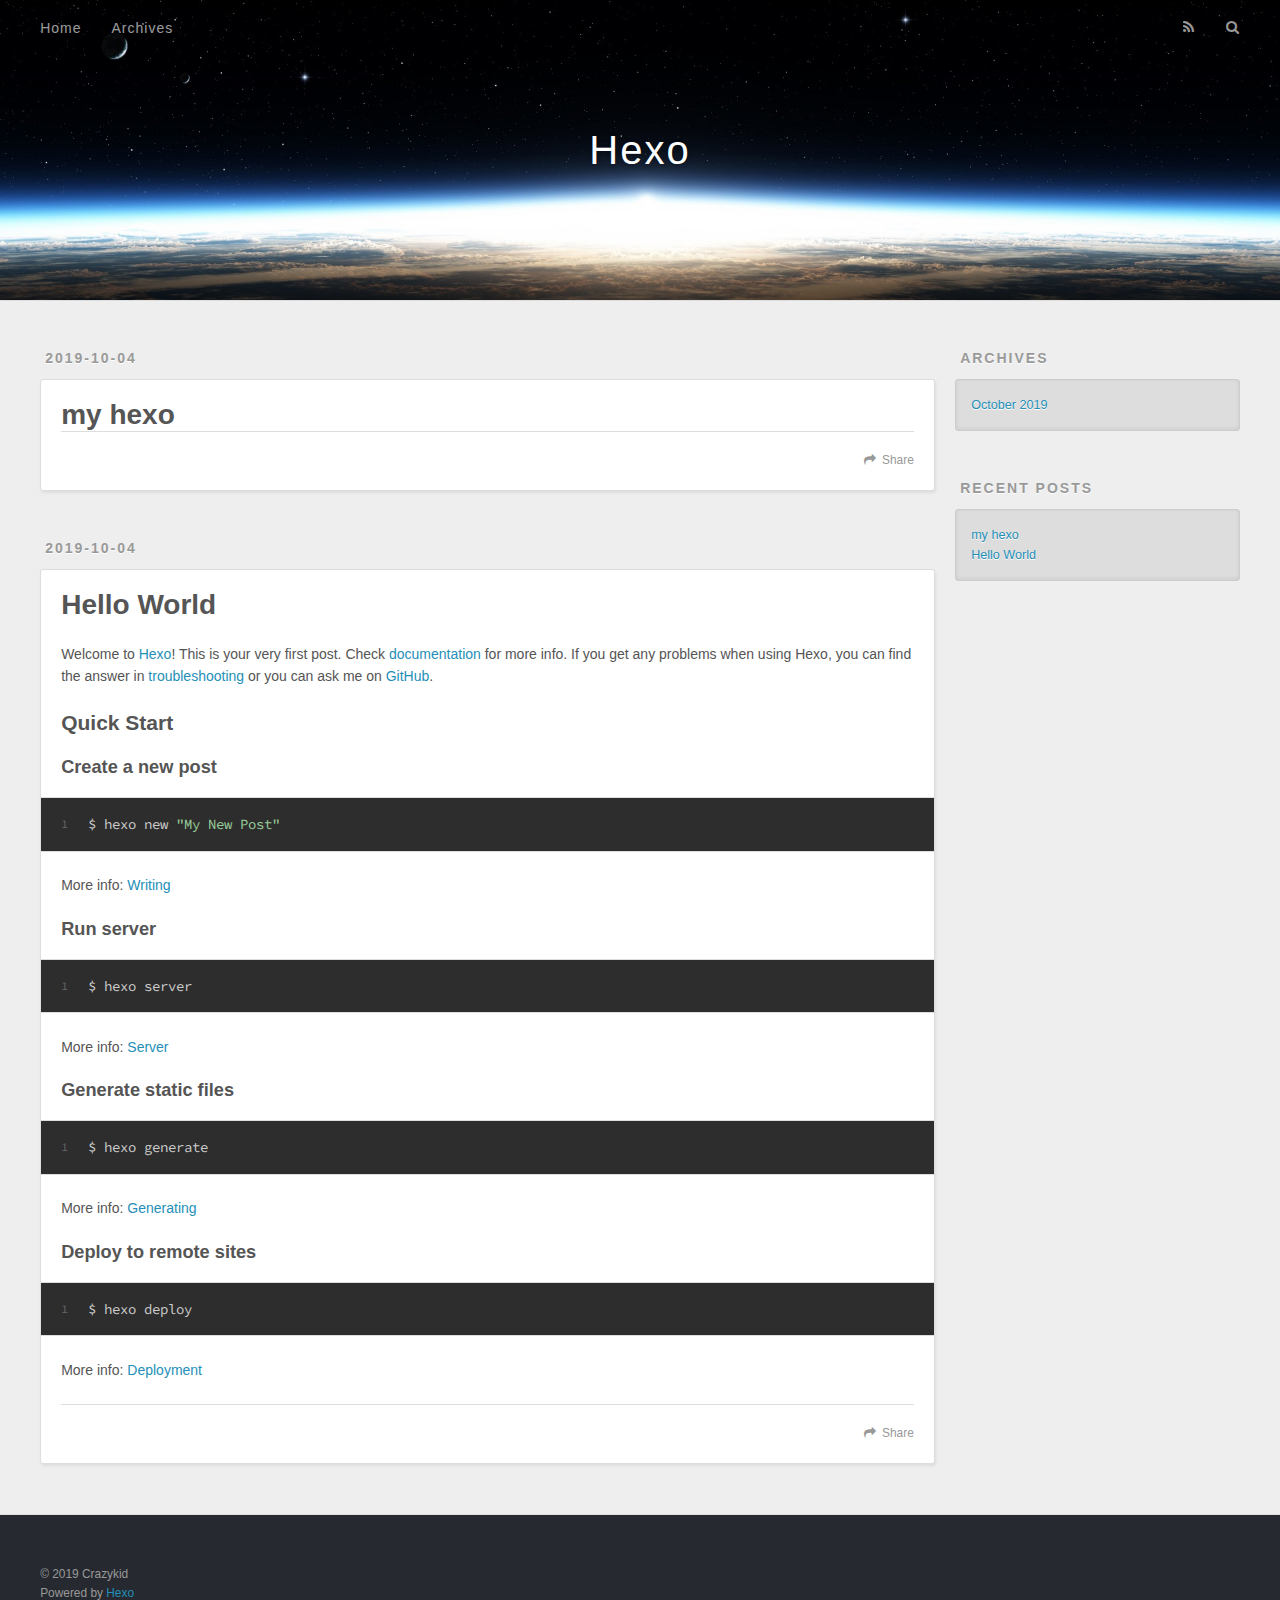
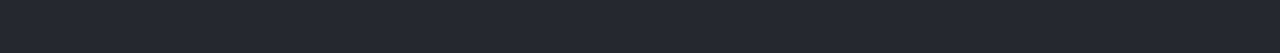
==== index.html @ f0c7a99c "Site updated: 2019-10-05 09:45:51" ====
<!DOCTYPE html>
<html>
<head><meta name="generator" content="Hexo 3.9.0">
  <meta charset="utf-8">
  

  
  <title>Hexo</title>
  <meta name="viewport" content="width=device-width, initial-scale=1, maximum-scale=1">
  <meta property="og:type" content="website">
<meta property="og:title" content="Hexo">
<meta property="og:url" content="https://Crazykid-code.github.io/index.html">
<meta property="og:site_name" content="Hexo">
<meta property="og:locale" content="en">
<meta name="twitter:card" content="summary">
<meta name="twitter:title" content="Hexo">
  
    <link rel="alternate" href="/atom.xml" title="Hexo" type="application/atom+xml">
  
  
    <link rel="icon" href="/favicon.png">
  
  
    <link href="//fonts.googleapis.com/css?family=Source+Code+Pro" rel="stylesheet" type="text/css">
  
  <link rel="stylesheet" href="/css/style.css">
</head>
</html>
<body>
  <div id="container">
    <div id="wrap">
      <header id="header">
  <div id="banner"></div>
  <div id="header-outer" class="outer">
    <div id="header-title" class="inner">
      <h1 id="logo-wrap">
        <a href="/" id="logo">Hexo</a>
      </h1>
      
    </div>
    <div id="header-inner" class="inner">
      <nav id="main-nav">
        <a id="main-nav-toggle" class="nav-icon"></a>
        
          <a class="main-nav-link" href="/">Home</a>
        
          <a class="main-nav-link" href="/archives">Archives</a>
        
      </nav>
      <nav id="sub-nav">
        
          <a id="nav-rss-link" class="nav-icon" href="/atom.xml" title="RSS Feed"></a>
        
        <a id="nav-search-btn" class="nav-icon" title="Search"></a>
      </nav>
      <div id="search-form-wrap">
        <form action="//google.com/search" method="get" accept-charset="UTF-8" class="search-form"><input type="search" name="q" class="search-form-input" placeholder="Search"><button type="submit" class="search-form-submit">&#xF002;</button><input type="hidden" name="sitesearch" value="https://Crazykid-code.github.io"></form>
      </div>
    </div>
  </div>
</header>
      <div class="outer">
        <section id="main">
  
    <article id="post-my-hexo" class="article article-type-post" itemscope itemprop="blogPost">
  <div class="article-meta">
    <a href="/2019/10/04/my-hexo/" class="article-date">
  <time datetime="2019-10-04T15:18:49.000Z" itemprop="datePublished">2019-10-04</time>
</a>
    
  </div>
  <div class="article-inner">
    
    
      <header class="article-header">
        
  
    <h1 itemprop="name">
      <a class="article-title" href="/2019/10/04/my-hexo/">my hexo</a>
    </h1>
  

      </header>
    
    <div class="article-entry" itemprop="articleBody">
      
        
      
    </div>
    <footer class="article-footer">
      <a data-url="https://Crazykid-code.github.io/2019/10/04/my-hexo/" data-id="ck1cwbiq10001tcurbzv6j427" class="article-share-link">Share</a>
      
      
    </footer>
  </div>
  
</article>


  
    <article id="post-hello-world" class="article article-type-post" itemscope itemprop="blogPost">
  <div class="article-meta">
    <a href="/2019/10/04/hello-world/" class="article-date">
  <time datetime="2019-10-04T14:59:13.156Z" itemprop="datePublished">2019-10-04</time>
</a>
    
  </div>
  <div class="article-inner">
    
    
      <header class="article-header">
        
  
    <h1 itemprop="name">
      <a class="article-title" href="/2019/10/04/hello-world/">Hello World</a>
    </h1>
  

      </header>
    
    <div class="article-entry" itemprop="articleBody">
      
        <p>Welcome to <a href="https://hexo.io/" target="_blank" rel="noopener">Hexo</a>! This is your very first post. Check <a href="https://hexo.io/docs/" target="_blank" rel="noopener">documentation</a> for more info. If you get any problems when using Hexo, you can find the answer in <a href="https://hexo.io/docs/troubleshooting.html" target="_blank" rel="noopener">troubleshooting</a> or you can ask me on <a href="https://github.com/hexojs/hexo/issues" target="_blank" rel="noopener">GitHub</a>.</p>
<h2 id="Quick-Start"><a href="#Quick-Start" class="headerlink" title="Quick Start"></a>Quick Start</h2><h3 id="Create-a-new-post"><a href="#Create-a-new-post" class="headerlink" title="Create a new post"></a>Create a new post</h3><figure class="highlight bash"><table><tr><td class="gutter"><pre><span class="line">1</span><br></pre></td><td class="code"><pre><span class="line">$ hexo new <span class="string">"My New Post"</span></span><br></pre></td></tr></table></figure>

<p>More info: <a href="https://hexo.io/docs/writing.html" target="_blank" rel="noopener">Writing</a></p>
<h3 id="Run-server"><a href="#Run-server" class="headerlink" title="Run server"></a>Run server</h3><figure class="highlight bash"><table><tr><td class="gutter"><pre><span class="line">1</span><br></pre></td><td class="code"><pre><span class="line">$ hexo server</span><br></pre></td></tr></table></figure>

<p>More info: <a href="https://hexo.io/docs/server.html" target="_blank" rel="noopener">Server</a></p>
<h3 id="Generate-static-files"><a href="#Generate-static-files" class="headerlink" title="Generate static files"></a>Generate static files</h3><figure class="highlight bash"><table><tr><td class="gutter"><pre><span class="line">1</span><br></pre></td><td class="code"><pre><span class="line">$ hexo generate</span><br></pre></td></tr></table></figure>

<p>More info: <a href="https://hexo.io/docs/generating.html" target="_blank" rel="noopener">Generating</a></p>
<h3 id="Deploy-to-remote-sites"><a href="#Deploy-to-remote-sites" class="headerlink" title="Deploy to remote sites"></a>Deploy to remote sites</h3><figure class="highlight bash"><table><tr><td class="gutter"><pre><span class="line">1</span><br></pre></td><td class="code"><pre><span class="line">$ hexo deploy</span><br></pre></td></tr></table></figure>

<p>More info: <a href="https://hexo.io/docs/deployment.html" target="_blank" rel="noopener">Deployment</a></p>

      
    </div>
    <footer class="article-footer">
      <a data-url="https://Crazykid-code.github.io/2019/10/04/hello-world/" data-id="ck1cwbipv0000tcurmn0f8ipj" class="article-share-link">Share</a>
      
      
    </footer>
  </div>
  
</article>


  


</section>
        
          <aside id="sidebar">
  
    

  
    

  
    
  
    
  <div class="widget-wrap">
    <h3 class="widget-title">Archives</h3>
    <div class="widget">
      <ul class="archive-list"><li class="archive-list-item"><a class="archive-list-link" href="/archives/2019/10/">October 2019</a></li></ul>
    </div>
  </div>


  
    
  <div class="widget-wrap">
    <h3 class="widget-title">Recent Posts</h3>
    <div class="widget">
      <ul>
        
          <li>
            <a href="/2019/10/04/my-hexo/">my hexo</a>
          </li>
        
          <li>
            <a href="/2019/10/04/hello-world/">Hello World</a>
          </li>
        
      </ul>
    </div>
  </div>

  
</aside>
        
      </div>
      <footer id="footer">
  
  <div class="outer">
    <div id="footer-info" class="inner">
      &copy; 2019 Crazykid<br>
      Powered by <a href="http://hexo.io/" target="_blank">Hexo</a>
    </div>
  </div>
</footer>
    </div>
    <nav id="mobile-nav">
  
    <a href="/" class="mobile-nav-link">Home</a>
  
    <a href="/archives" class="mobile-nav-link">Archives</a>
  
</nav>
    

<script src="//ajax.googleapis.com/ajax/libs/jquery/2.0.3/jquery.min.js"></script>


  <link rel="stylesheet" href="/fancybox/jquery.fancybox.css">
  <script src="/fancybox/jquery.fancybox.pack.js"></script>


<script src="/js/script.js"></script>



  </div>
</body>
</html>
---- css/style.css ----
body {
  width: 100%;
}
body:before,
body:after {
  content: "";
  display: table;
}
body:after {
  clear: both;
}
html,
body,
div,
span,
applet,
object,
iframe,
h1,
h2,
h3,
h4,
h5,
h6,
p,
blockquote,
pre,
a,
abbr,
acronym,
address,
big,
cite,
code,
del,
dfn,
em,
img,
ins,
kbd,
q,
s,
samp,
small,
strike,
strong,
sub,
sup,
tt,
var,
dl,
dt,
dd,
ol,
ul,
li,
fieldset,
form,
label,
legend,
table,
caption,
tbody,
tfoot,
thead,
tr,
th,
td {
  margin: 0;
  padding: 0;
  border: 0;
  outline: 0;
  font-weight: inherit;
  font-style: inherit;
  font-family: inherit;
  font-size: 100%;
  vertical-align: baseline;
}
body {
  line-height: 1;
  color: #000;
  background: #fff;
}
ol,
ul {
  list-style: none;
}
table {
  border-collapse: separate;
  border-spacing: 0;
  vertical-align: middle;
}
caption,
th,
td {
  text-align: left;
  font-weight: normal;
  vertical-align: middle;
}
a img {
  border: none;
}
input,
button {
  margin: 0;
  padding: 0;
}
input::-moz-focus-inner,
button::-moz-focus-inner {
  border: 0;
  padding: 0;
}
@font-face {
  font-family: FontAwesome;
  font-style: normal;
  font-weight: normal;
  src: url("fonts/fontawesome-webfont.eot?v=#4.0.3");
  src: url("fonts/fontawesome-webfont.eot?#iefix&v=#4.0.3") format("embedded-opentype"), url("fonts/fontawesome-webfont.woff?v=#4.0.3") format("woff"), url("fonts/fontawesome-webfont.ttf?v=#4.0.3") format("truetype"), url("fonts/fontawesome-webfont.svg#fontawesomeregular?v=#4.0.3") format("svg");
}
html,
body,
#container {
  height: 100%;
}
body {
  background: #eee;
  font: 14px -apple-system, BlinkMacSystemFont, "Segoe UI", "Roboto", "Oxygen", "Ubuntu", "Cantarell", "Fira Sans", "Droid Sans", "Helvetica Neue", sans-serif;
  -webkit-text-size-adjust: 100%;
}
.outer {
  max-width: 1220px;
  margin: 0 auto;
  padding: 0 20px;
}
.outer:before,
.outer:after {
  content: "";
  display: table;
}
.outer:after {
  clear: both;
}
.inner {
  display: inline;
  float: left;
  width: 98.33333333333333%;
  margin: 0 0.833333333333333%;
}
.left,
.alignleft {
  float: left;
}
.right,
.alignright {
  float: right;
}
.clear {
  clear: both;
}
#container {
  position: relative;
}
.mobile-nav-on {
  overflow: hidden;
}
#wrap {
  height: 100%;
  width: 100%;
  position: absolute;
  top: 0;
  left: 0;
  -webkit-transition: 0.2s ease-out;
  -moz-transition: 0.2s ease-out;
  -ms-transition: 0.2s ease-out;
  transition: 0.2s ease-out;
  z-index: 1;
  background: #eee;
}
.mobile-nav-on #wrap {
  left: 280px;
}
@media screen and (min-width: 768px) {
  #main {
    display: inline;
    float: left;
    width: 73.33333333333333%;
    margin: 0 0.833333333333333%;
  }
}
.article-date,
.article-category-link,
.archive-year,
.widget-title {
  text-decoration: none;
  text-transform: uppercase;
  letter-spacing: 2px;
  color: #999;
  margin-bottom: 1em;
  margin-left: 5px;
  line-height: 1em;
  text-shadow: 0 1px #fff;
  font-weight: bold;
}
.article-inner,
.archive-article-inner {
  background: #fff;
  -webkit-box-shadow: 1px 2px 3px #ddd;
  box-shadow: 1px 2px 3px #ddd;
  border: 1px solid #ddd;
  border-radius: 3px;
}
.article-entry h1,
.widget h1 {
  font-size: 2em;
}
.article-entry h2,
.widget h2 {
  font-size: 1.5em;
}
.article-entry h3,
.widget h3 {
  font-size: 1.3em;
}
.article-entry h4,
.widget h4 {
  font-size: 1.2em;
}
.article-entry h5,
.widget h5 {
  font-size: 1em;
}
.article-entry h6,
.widget h6 {
  font-size: 1em;
  color: #999;
}
.article-entry hr,
.widget hr {
  border: 1px dashed #ddd;
}
.article-entry strong,
.widget strong {
  font-weight: bold;
}
.article-entry em,
.widget em,
.article-entry cite,
.widget cite {
  font-style: italic;
}
.article-entry sup,
.widget sup,
.article-entry sub,
.widget sub {
  font-size: 0.75em;
  line-height: 0;
  position: relative;
  vertical-align: baseline;
}
.article-entry sup,
.widget sup {
  top: -0.5em;
}
.article-entry sub,
.widget sub {
  bottom: -0.2em;
}
.article-entry small,
.widget small {
  font-size: 0.85em;
}
.article-entry acronym,
.widget acronym,
.article-entry abbr,
.widget abbr {
  border-bottom: 1px dotted;
}
.article-entry ul,
.widget ul,
.article-entry ol,
.widget ol,
.article-entry dl,
.widget dl {
  margin: 0 20px;
  line-height: 1.6em;
}
.article-entry ul ul,
.widget ul ul,
.article-entry ol ul,
.widget ol ul,
.article-entry ul ol,
.widget ul ol,
.article-entry ol ol,
.widget ol ol {
  margin-top: 0;
  margin-bottom: 0;
}
.article-entry ul,
.widget ul {
  list-style: disc;
}
.article-entry ol,
.widget ol {
  list-style: decimal;
}
.article-entry dt,
.widget dt {
  font-weight: bold;
}
#header {
  height: 300px;
  position: relative;
  border-bottom: 1px solid #ddd;
}
#header:before,
#header:after {
  content: "";
  position: absolute;
  left: 0;
  right: 0;
  height: 40px;
}
#header:before {
  top: 0;
  background: -webkit-linear-gradient(rgba(0,0,0,0.2), transparent);
  background: -moz-linear-gradient(rgba(0,0,0,0.2), transparent);
  background: -ms-linear-gradient(rgba(0,0,0,0.2), transparent);
  background: linear-gradient(rgba(0,0,0,0.2), transparent);
}
#header:after {
  bottom: 0;
  background: -webkit-linear-gradient(transparent, rgba(0,0,0,0.2));
  background: -moz-linear-gradient(transparent, rgba(0,0,0,0.2));
  background: -ms-linear-gradient(transparent, rgba(0,0,0,0.2));
  background: linear-gradient(transparent, rgba(0,0,0,0.2));
}
#header-outer {
  height: 100%;
  position: relative;
}
#header-inner {
  position: relative;
  overflow: hidden;
}
#banner {
  position: absolute;
  top: 0;
  left: 0;
  width: 100%;
  height: 100%;
  background: url("images/banner.jpg") center #000;
  -webkit-background-size: cover;
  -moz-background-size: cover;
  background-size: cover;
  z-index: -1;
}
#header-title {
  text-align: center;
  height: 40px;
  position: absolute;
  top: 50%;
  left: 0;
  margin-top: -20px;
}
#logo,
#subtitle {
  text-decoration: none;
  color: #fff;
  font-weight: 300;
  text-shadow: 0 1px 4px rgba(0,0,0,0.3);
}
#logo {
  font-size: 40px;
  line-height: 40px;
  letter-spacing: 2px;
}
#subtitle {
  font-size: 16px;
  line-height: 16px;
  letter-spacing: 1px;
}
#subtitle-wrap {
  margin-top: 16px;
}
#main-nav {
  float: left;
  margin-left: -15px;
}
.nav-icon,
.main-nav-link {
  float: left;
  color: #fff;
  opacity: 0.6;
  text-decoration: none;
  text-shadow: 0 1px rgba(0,0,0,0.2);
  -webkit-transition: opacity 0.2s;
  -moz-transition: opacity 0.2s;
  -ms-transition: opacity 0.2s;
  transition: opacity 0.2s;
  display: block;
  padding: 20px 15px;
}
.nav-icon:hover,
.main-nav-link:hover {
  opacity: 1;
}
.nav-icon {
  font-family: FontAwesome;
  text-align: center;
  font-size: 14px;
  width: 14px;
  height: 14px;
  padding: 20px 15px;
  position: relative;
  cursor: pointer;
}
.main-nav-link {
  font-weight: 300;
  letter-spacing: 1px;
}
@media screen and (max-width: 479px) {
  .main-nav-link {
    display: none;
  }
}
#main-nav-toggle {
  display: none;
}
#main-nav-toggle:before {
  content: "\f0c9";
}
@media screen and (max-width: 479px) {
  #main-nav-toggle {
    display: block;
  }
}
#sub-nav {
  float: right;
  margin-right: -15px;
}
#nav-rss-link:before {
  content: "\f09e";
}
#nav-search-btn:before {
  content: "\f002";
}
#search-form-wrap {
  position: absolute;
  top: 15px;
  width: 150px;
  height: 30px;
  right: -150px;
  opacity: 0;
  -webkit-transition: 0.2s ease-out;
  -moz-transition: 0.2s ease-out;
  -ms-transition: 0.2s ease-out;
  transition: 0.2s ease-out;
}
#search-form-wrap.on {
  opacity: 1;
  right: 0;
}
@media screen and (max-width: 479px) {
  #search-form-wrap {
    width: 100%;
    right: -100%;
  }
}
.search-form {
  position: absolute;
  top: 0;
  left: 0;
  right: 0;
  background: #fff;
  padding: 5px 15px;
  border-radius: 15px;
  -webkit-box-shadow: 0 0 10px rgba(0,0,0,0.3);
  box-shadow: 0 0 10px rgba(0,0,0,0.3);
}
.search-form-input {
  border: none;
  background: none;
  color: #555;
  width: 100%;
  font: 13px -apple-system, BlinkMacSystemFont, "Segoe UI", "Roboto", "Oxygen", "Ubuntu", "Cantarell", "Fira Sans", "Droid Sans", "Helvetica Neue", sans-serif;
  outline: none;
}
.search-form-input::-webkit-search-results-decoration,
.search-form-input::-webkit-search-cancel-button {
  -webkit-appearance: none;
}
.search-form-submit {
  position: absolute;
  top: 50%;
  right: 10px;
  margin-top: -7px;
  font: 13px FontAwesome;
  border: none;
  background: none;
  color: #bbb;
  cursor: pointer;
}
.search-form-submit:hover,
.search-form-submit:focus {
  color: #777;
}
.article {
  margin: 50px 0;
}
.article-inner {
  overflow: hidden;
}
.article-meta:before,
.article-meta:after {
  content: "";
  display: table;
}
.article-meta:after {
  clear: both;
}
.article-date {
  float: left;
}
.article-category {
  float: left;
  line-height: 1em;
  color: #ccc;
  text-shadow: 0 1px #fff;
  margin-left: 8px;
}
.article-category:before {
  content: "\2022";
}
.article-category-link {
  margin: 0 12px 1em;
}
.article-header {
  padding: 20px 20px 0;
}
.article-title {
  text-decoration: none;
  font-size: 2em;
  font-weight: bold;
  color: #555;
  line-height: 1.1em;
  -webkit-transition: color 0.2s;
  -moz-transition: color 0.2s;
  -ms-transition: color 0.2s;
  transition: color 0.2s;
}
a.article-title:hover {
  color: #258fb8;
}
.article-entry {
  color: #555;
  padding: 0 20px;
}
.article-entry:before,
.article-entry:after {
  content: "";
  display: table;
}
.article-entry:after {
  clear: both;
}
.article-entry p,
.article-entry table {
  line-height: 1.6em;
  margin: 1.6em 0;
}
.article-entry h1,
.article-entry h2,
.article-entry h3,
.article-entry h4,
.article-entry h5,
.article-entry h6 {
  font-weight: bold;
}
.article-entry h1,
.article-entry h2,
.article-entry h3,
.article-entry h4,
.article-entry h5,
.article-entry h6 {
  line-height: 1.1em;
  margin: 1.1em 0;
}
.article-entry a {
  color: #258fb8;
  text-decoration: none;
}
.article-entry a:hover {
  text-decoration: underline;
}
.article-entry ul,
.article-entry ol,
.article-entry dl {
  margin-top: 1.6em;
  margin-bottom: 1.6em;
}
.article-entry img,
.article-entry video {
  max-width: 100%;
  height: auto;
  display: block;
  margin: auto;
}
.article-entry iframe {
  border: none;
}
.article-entry table {
  width: 100%;
  border-collapse: collapse;
  border-spacing: 0;
}
.article-entry th {
  font-weight: bold;
  border-bottom: 3px solid #ddd;
  padding-bottom: 0.5em;
}
.article-entry td {
  border-bottom: 1px solid #ddd;
  padding: 10px 0;
}
.article-entry blockquote {
  font-family: Georgia, "Times New Roman", serif;
  font-size: 1.4em;
  margin: 1.6em 20px;
  text-align: center;
}
.article-entry blockquote footer {
  font-size: 14px;
  margin: 1.6em 0;
  font-family: -apple-system, BlinkMacSystemFont, "Segoe UI", "Roboto", "Oxygen", "Ubuntu", "Cantarell", "Fira Sans", "Droid Sans", "Helvetica Neue", sans-serif;
}
.article-entry blockquote footer cite:before {
  content: "—";
  padding: 0 0.5em;
}
.article-entry .pullquote {
  text-align: left;
  width: 45%;
  margin: 0;
}
.article-entry .pullquote.left {
  margin-left: 0.5em;
  margin-right: 1em;
}
.article-entry .pullquote.right {
  margin-right: 0.5em;
  margin-left: 1em;
}
.article-entry .caption {
  color: #999;
  display: block;
  font-size: 0.9em;
  margin-top: 0.5em;
  position: relative;
  text-align: center;
}
.article-entry .video-container {
  position: relative;
  padding-top: 56.25%;
  height: 0;
  overflow: hidden;
}
.article-entry .video-container iframe,
.article-entry .video-container object,
.article-entry .video-container embed {
  position: absolute;
  top: 0;
  left: 0;
  width: 100%;
  height: 100%;
  margin-top: 0;
}
.article-more-link a {
  display: inline-block;
  line-height: 1em;
  padding: 6px 15px;
  border-radius: 15px;
  background: #eee;
  color: #999;
  text-shadow: 0 1px #fff;
  text-decoration: none;
}
.article-more-link a:hover {
  background: #258fb8;
  color: #fff;
  text-decoration: none;
  text-shadow: 0 1px #1e7293;
}
.article-footer {
  font-size: 0.85em;
  line-height: 1.6em;
  border-top: 1px solid #ddd;
  padding-top: 1.6em;
  margin: 0 20px 20px;
}
.article-footer:before,
.article-footer:after {
  content: "";
  display: table;
}
.article-footer:after {
  clear: both;
}
.article-footer a {
  color: #999;
  text-decoration: none;
}
.article-footer a:hover {
  color: #555;
}
.article-tag-list-item {
  float: left;
  margin-right: 10px;
}
.article-tag-list-link:before {
  content: "#";
}
.article-comment-link {
  float: right;
}
.article-comment-link:before {
  content: "\f075";
  font-family: FontAwesome;
  padding-right: 8px;
}
.article-share-link {
  cursor: pointer;
  float: right;
  margin-left: 20px;
}
.article-share-link:before {
  content: "\f064";
  font-family: FontAwesome;
  padding-right: 6px;
}
#article-nav {
  position: relative;
}
#article-nav:before,
#article-nav:after {
  content: "";
  display: table;
}
#article-nav:after {
  clear: both;
}
@media screen and (min-width: 768px) {
  #article-nav {
    margin: 50px 0;
  }
  #article-nav:before {
    width: 8px;
    height: 8px;
    position: absolute;
    top: 50%;
    left: 50%;
    margin-top: -4px;
    margin-left: -4px;
    content: "";
    border-radius: 50%;
    background: #ddd;
    -webkit-box-shadow: 0 1px 2px #fff;
    box-shadow: 0 1px 2px #fff;
  }
}
.article-nav-link-wrap {
  text-decoration: none;
  text-shadow: 0 1px #fff;
  color: #999;
  -webkit-box-sizing: border-box;
  -moz-box-sizing: border-box;
  box-sizing: border-box;
  margin-top: 50px;
  text-align: center;
  display: block;
}
.article-nav-link-wrap:hover {
  color: #555;
}
@media screen and (min-width: 768px) {
  .article-nav-link-wrap {
    width: 50%;
    margin-top: 0;
  }
}
@media screen and (min-width: 768px) {
  #article-nav-newer {
    float: left;
    text-align: right;
    padding-right: 20px;
  }
}
@media screen and (min-width: 768px) {
  #article-nav-older {
    float: right;
    text-align: left;
    padding-left: 20px;
  }
}
.article-nav-caption {
  text-transform: uppercase;
  letter-spacing: 2px;
  color: #ddd;
  line-height: 1em;
  font-weight: bold;
}
#article-nav-newer .article-nav-caption {
  margin-right: -2px;
}
.article-nav-title {
  font-size: 0.85em;
  line-height: 1.6em;
  margin-top: 0.5em;
}
.article-share-box {
  position: absolute;
  display: none;
  background: #fff;
  -webkit-box-shadow: 1px 2px 10px rgba(0,0,0,0.2);
  box-shadow: 1px 2px 10px rgba(0,0,0,0.2);
  border-radius: 3px;
  margin-left: -145px;
  overflow: hidden;
  z-index: 1;
}
.article-share-box.on {
  display: block;
}
.article-share-input {
  width: 100%;
  background: none;
  -webkit-box-sizing: border-box;
  -moz-box-sizing: border-box;
  box-sizing: border-box;
  font: 14px -apple-system, BlinkMacSystemFont, "Segoe UI", "Roboto", "Oxygen", "Ubuntu", "Cantarell", "Fira Sans", "Droid Sans", "Helvetica Neue", sans-serif;
  padding: 0 15px;
  color: #555;
  outline: none;
  border: 1px solid #ddd;
  border-radius: 3px 3px 0 0;
  height: 36px;
  line-height: 36px;
}
.article-share-links {
  background: #eee;
}
.article-share-links:before,
.article-share-links:after {
  content: "";
  display: table;
}
.article-share-links:after {
  clear: both;
}
.article-share-twitter,
.article-share-facebook,
.article-share-pinterest,
.article-share-google {
  width: 50px;
  height: 36px;
  display: block;
  float: left;
  position: relative;
  color: #999;
  text-shadow: 0 1px #fff;
}
.article-share-twitter:before,
.article-share-facebook:before,
.article-share-pinterest:before,
.article-share-google:before {
  font-size: 20px;
  font-family: FontAwesome;
  width: 20px;
  height: 20px;
  position: absolute;
  top: 50%;
  left: 50%;
  margin-top: -10px;
  margin-left: -10px;
  text-align: center;
}
.article-share-twitter:hover,
.article-share-facebook:hover,
.article-share-pinterest:hover,
.article-share-google:hover {
  color: #fff;
}
.article-share-twitter:before {
  content: "\f099";
}
.article-share-twitter:hover {
  background: #00aced;
  text-shadow: 0 1px #008abe;
}
.article-share-facebook:before {
  content: "\f09a";
}
.article-share-facebook:hover {
  background: #3b5998;
  text-shadow: 0 1px #2f477a;
}
.article-share-pinterest:before {
  content: "\f0d2";
}
.article-share-pinterest:hover {
  background: #cb2027;
  text-shadow: 0 1px #a21a1f;
}
.article-share-google:before {
  content: "\f0d5";
}
.article-share-google:hover {
  background: #dd4b39;
  text-shadow: 0 1px #be3221;
}
.article-gallery {
  background: #000;
  position: relative;
}
.article-gallery-photos {
  position: relative;
  overflow: hidden;
}
.article-gallery-img {
  display: none;
  max-width: 100%;
}
.article-gallery-img:first-child {
  display: block;
}
.article-gallery-img.loaded {
  position: absolute;
  display: block;
}
.article-gallery-img img {
  display: block;
  max-width: 100%;
  margin: 0 auto;
}
#comments {
  background: #fff;
  -webkit-box-shadow: 1px 2px 3px #ddd;
  box-shadow: 1px 2px 3px #ddd;
  padding: 20px;
  border: 1px solid #ddd;
  border-radius: 3px;
  margin: 50px 0;
}
#comments a {
  color: #258fb8;
}
.archives-wrap {
  margin: 50px 0;
}
.archives:before,
.archives:after {
  content: "";
  display: table;
}
.archives:after {
  clear: both;
}
.archive-year-wrap {
  margin-bottom: 1em;
}
.archives {
  -webkit-column-gap: 10px;
  -moz-column-gap: 10px;
  column-gap: 10px;
}
@media screen and (min-width: 480px) and (max-width: 767px) {
  .archives {
    -webkit-column-count: 2;
    -moz-column-count: 2;
    column-count: 2;
  }
}
@media screen and (min-width: 768px) {
  .archives {
    -webkit-column-count: 3;
    -moz-column-count: 3;
    column-count: 3;
  }
}
.archive-article {
  -webkit-column-break-inside: avoid;
  page-break-inside: avoid;
  overflow: hidden;
  break-inside: avoid-column;
}
.archive-article-inner {
  padding: 10px;
  margin-bottom: 15px;
}
.archive-article-title {
  text-decoration: none;
  font-weight: bold;
  color: #555;
  -webkit-transition: color 0.2s;
  -moz-transition: color 0.2s;
  -ms-transition: color 0.2s;
  transition: color 0.2s;
  line-height: 1.6em;
}
.archive-article-title:hover {
  color: #258fb8;
}
.archive-article-footer {
  margin-top: 1em;
}
.archive-article-date {
  color: #999;
  text-decoration: none;
  font-size: 0.85em;
  line-height: 1em;
  margin-bottom: 0.5em;
  display: block;
}
#page-nav {
  margin: 50px auto;
  background: #fff;
  -webkit-box-shadow: 1px 2px 3px #ddd;
  box-shadow: 1px 2px 3px #ddd;
  border: 1px solid #ddd;
  border-radius: 3px;
  text-align: center;
  color: #999;
  overflow: hidden;
}
#page-nav:before,
#page-nav:after {
  content: "";
  display: table;
}
#page-nav:after {
  clear: both;
}
#page-nav a,
#page-nav span {
  padding: 10px 20px;
  line-height: 1;
  height: 2ex;
}
#page-nav a {
  color: #999;
  text-decoration: none;
}
#page-nav a:hover {
  background: #999;
  color: #fff;
}
#page-nav .prev {
  float: left;
}
#page-nav .next {
  float: right;
}
#page-nav .page-number {
  display: inline-block;
}
@media screen and (max-width: 479px) {
  #page-nav .page-number {
    display: none;
  }
}
#page-nav .current {
  color: #555;
  font-weight: bold;
}
#page-nav .space {
  color: #ddd;
}
#footer {
  background: #262a30;
  padding: 50px 0;
  border-top: 1px solid #ddd;
  color: #999;
}
#footer a {
  color: #258fb8;
  text-decoration: none;
}
#footer a:hover {
  text-decoration: underline;
}
#footer-info {
  line-height: 1.6em;
  font-size: 0.85em;
}
.article-entry pre,
.article-entry .highlight {
  background: #2d2d2d;
  margin: 0 -20px;
  padding: 15px 20px;
  border-style: solid;
  border-color: #ddd;
  border-width: 1px 0;
  overflow: auto;
  color: #ccc;
  line-height: 22.400000000000002px;
}
.article-entry .highlight .gutter pre,
.article-entry .gist .gist-file .gist-data .line-numbers {
  color: #666;
  font-size: 0.85em;
}
.article-entry pre,
.article-entry code {
  font-family: "Source Code Pro", Consolas, Monaco, Menlo, Consolas, monospace;
}
.article-entry code {
  background: #eee;
  text-shadow: 0 1px #fff;
  padding: 0 0.3em;
}
.article-entry pre code {
  background: none;
  text-shadow: none;
  padding: 0;
}
.article-entry .highlight pre {
  border: none;
  margin: 0;
  padding: 0;
}
.article-entry .highlight table {
  margin: 0;
  width: auto;
}
.article-entry .highlight td {
  border: none;
  padding: 0;
}
.article-entry .highlight figcaption {
  font-size: 0.85em;
  color: #999;
  line-height: 1em;
  margin-bottom: 1em;
}
.article-entry .highlight figcaption:before,
.article-entry .highlight figcaption:after {
  content: "";
  display: table;
}
.article-entry .highlight figcaption:after {
  clear: both;
}
.article-entry .highlight figcaption a {
  float: right;
}
.article-entry .highlight .gutter pre {
  text-align: right;
  padding-right: 20px;
}
.article-entry .highlight .line {
  height: 22.400000000000002px;
}
.article-entry .highlight .line.marked {
  background: #515151;
}
.article-entry .gist {
  margin: 0 -20px;
  border-style: solid;
  border-color: #ddd;
  border-width: 1px 0;
  background: #2d2d2d;
  padding: 15px 20px 15px 0;
}
.article-entry .gist .gist-file {
  border: none;
  font-family: "Source Code Pro", Consolas, Monaco, Menlo, Consolas, monospace;
  margin: 0;
}
.article-entry .gist .gist-file .gist-data {
  background: none;
  border: none;
}
.article-entry .gist .gist-file .gist-data .line-numbers {
  background: none;
  border: none;
  padding: 0 20px 0 0;
}
.article-entry .gist .gist-file .gist-data .line-data {
  padding: 0 !important;
}
.article-entry .gist .gist-file .highlight {
  margin: 0;
  padding: 0;
  border: none;
}
.article-entry .gist .gist-file .gist-meta {
  background: #2d2d2d;
  color: #999;
  font: 0.85em -apple-system, BlinkMacSystemFont, "Segoe UI", "Roboto", "Oxygen", "Ubuntu", "Cantarell", "Fira Sans", "Droid Sans", "Helvetica Neue", sans-serif;
  text-shadow: 0 0;
  padding: 0;
  margin-top: 1em;
  margin-left: 20px;
}
.article-entry .gist .gist-file .gist-meta a {
  color: #258fb8;
  font-weight: normal;
}
.article-entry .gist .gist-file .gist-meta a:hover {
  text-decoration: underline;
}
pre .comment,
pre .title {
  color: #999;
}
pre .variable,
pre .attribute,
pre .tag,
pre .regexp,
pre .ruby .constant,
pre .xml .tag .title,
pre .xml .pi,
pre .xml .doctype,
pre .html .doctype,
pre .css .id,
pre .css .class,
pre .css .pseudo {
  color: #f2777a;
}
pre .number,
pre .preprocessor,
pre .built_in,
pre .literal,
pre .params,
pre .constant {
  color: #f99157;
}
pre .class,
pre .ruby .class .title,
pre .css .rules .attribute {
  color: #9c9;
}
pre .string,
pre .value,
pre .inheritance,
pre .header,
pre .ruby .symbol,
pre .xml .cdata {
  color: #9c9;
}
pre .css .hexcolor {
  color: #6cc;
}
pre .function,
pre .python .decorator,
pre .python .title,
pre .ruby .function .title,
pre .ruby .title .keyword,
pre .perl .sub,
pre .javascript .title,
pre .coffeescript .title {
  color: #69c;
}
pre .keyword,
pre .javascript .function {
  color: #c9c;
}
@media screen and (max-width: 479px) {
  #mobile-nav {
    position: absolute;
    top: 0;
    left: 0;
    width: 280px;
    height: 100%;
    background: #191919;
    border-right: 1px solid #fff;
  }
}
@media screen and (max-width: 479px) {
  .mobile-nav-link {
    display: block;
    color: #999;
    text-decoration: none;
    padding: 15px 20px;
    font-weight: bold;
  }
  .mobile-nav-link:hover {
    color: #fff;
  }
}
@media screen and (min-width: 768px) {
  #sidebar {
    display: inline;
    float: left;
    width: 23.333333333333332%;
    margin: 0 0.833333333333333%;
  }
}
.widget-wrap {
  margin: 50px 0;
}
.widget {
  color: #777;
  text-shadow: 0 1px #fff;
  background: #ddd;
  -webkit-box-shadow: 0 -1px 4px #ccc inset;
  box-shadow: 0 -1px 4px #ccc inset;
  border: 1px solid #ccc;
  padding: 15px;
  border-radius: 3px;
}
.widget a {
  color: #258fb8;
  text-decoration: none;
}
.widget a:hover {
  text-decoration: underline;
}
.widget ul ul,
.widget ol ul,
.widget dl ul,
.widget ul ol,
.widget ol ol,
.widget dl ol,
.widget ul dl,
.widget ol dl,
.widget dl dl {
  margin-left: 15px;
  list-style: disc;
}
.widget {
  line-height: 1.6em;
  word-wrap: break-word;
  font-size: 0.9em;
}
.widget ul,
.widget ol {
  list-style: none;
  margin: 0;
}
.widget ul ul,
.widget ol ul,
.widget ul ol,
.widget ol ol {
  margin: 0 20px;
}
.widget ul ul,
.widget ol ul {
  list-style: disc;
}
.widget ul ol,
.widget ol ol {
  list-style: decimal;
}
.category-list-count,
.tag-list-count,
.archive-list-count {
  padding-left: 5px;
  color: #999;
  font-size: 0.85em;
}
.category-list-count:before,
.tag-list-count:before,
.archive-list-count:before {
  content: "(";
}
.category-list-count:after,
.tag-list-count:after,
.archive-list-count:after {
  content: ")";
}
.tagcloud a {
  margin-right: 5px;
  display: inline-block;
}
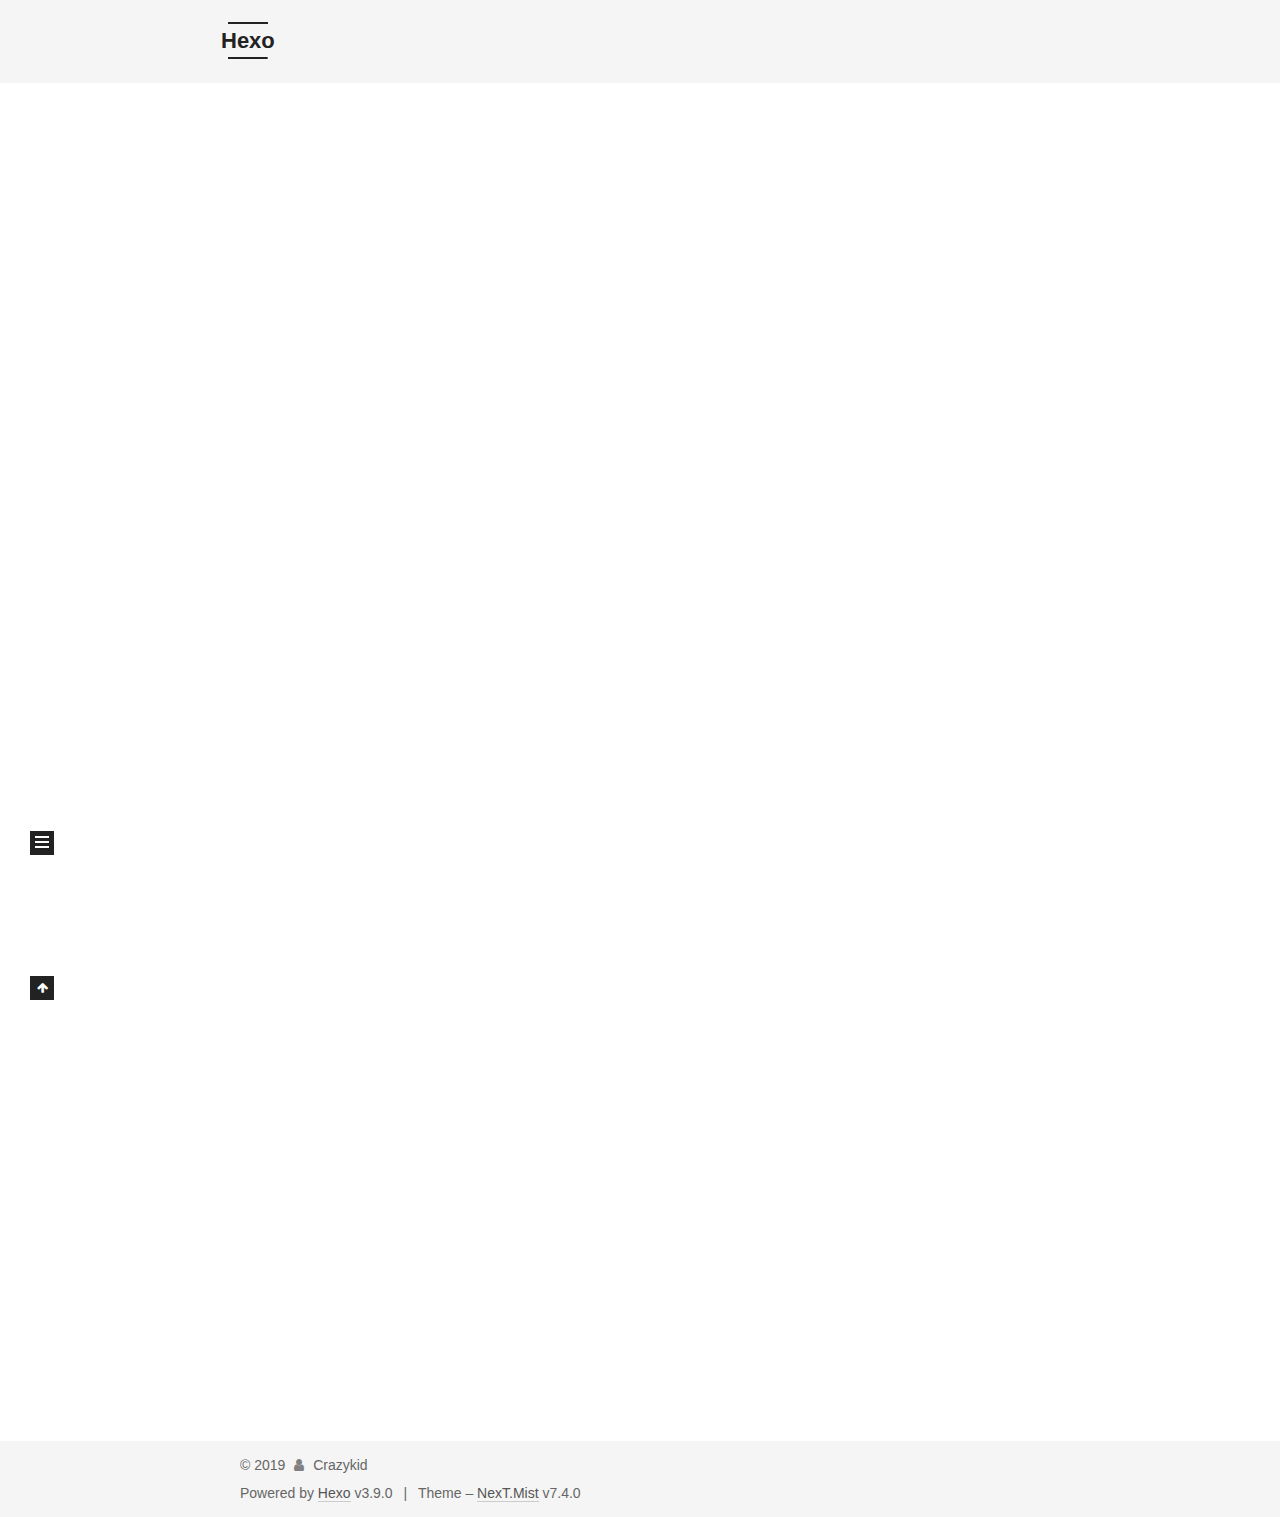
==== commit bc14ba47: "Site updated: 2019-10-05 09:57:21" ====
--- a/index.html
+++ b/index.html
@@ -1,12 +1,60 @@
 <!DOCTYPE html>
-<html>
-<head><meta name="generator" content="Hexo 3.9.0">
-  <meta charset="utf-8">
-  
-
-  
-  <title>Hexo</title>
-  <meta name="viewport" content="width=device-width, initial-scale=1, maximum-scale=1">
+
+
+
+
+
+<html lang="en">
+<head>
+  <meta charset="UTF-8">
+<meta name="viewport" content="width=device-width, initial-scale=1, maximum-scale=2">
+<meta name="theme-color" content="#222">
+<meta name="generator" content="Hexo 3.9.0">
+  <link rel="apple-touch-icon" sizes="180x180" href="/images/apple-touch-icon-next.png?v=7.4.0">
+  <link rel="icon" type="image/png" sizes="32x32" href="/images/favicon-32x32-next.png?v=7.4.0">
+  <link rel="icon" type="image/png" sizes="16x16" href="/images/favicon-16x16-next.png?v=7.4.0">
+  <link rel="mask-icon" href="/images/logo.svg?v=7.4.0" color="#222">
+
+<link rel="stylesheet" href="/css/main.css?v=7.4.0">
+
+
+<link rel="stylesheet" href="/lib/font-awesome/css/font-awesome.min.css?v=4.7.0">
+
+
+<script id="hexo-configurations">
+  var NexT = window.NexT || {};
+  var CONFIG = {
+    root: '/',
+    scheme: 'Mist',
+    version: '7.4.0',
+    exturl: false,
+    sidebar: {"position":"left","display":"post","offset":12,"onmobile":false},
+    copycode: {"enable":false,"show_result":false,"style":null},
+    back2top: {"enable":true,"sidebar":false,"scrollpercent":false},
+    bookmark: {"enable":false,"color":"#222","save":"auto"},
+    fancybox: false,
+    mediumzoom: false,
+    lazyload: false,
+    pangu: false,
+    algolia: {
+      appID: '',
+      apiKey: '',
+      indexName: '',
+      hits: {"per_page":10},
+      labels: {"input_placeholder":"Search for Posts","hits_empty":"We didn't find any results for the search: ${query}","hits_stats":"${hits} results found in ${time} ms"}
+    },
+    localsearch: {"enable":false,"trigger":"auto","top_n_per_article":1,"unescape":false,"preload":false},
+    path: '',
+    motion: {"enable":true,"async":false,"transition":{"post_block":"fadeIn","post_header":"slideDownIn","post_body":"slideDownIn","coll_header":"slideLeftIn","sidebar":"slideUpIn"}},
+    translation: {
+      copy_button: 'Copy',
+      copy_success: 'Copied',
+      copy_failure: 'Copy failed'
+    },
+    sidebarPadding: 40
+  };
+</script>
+
   <meta property="og:type" content="website">
 <meta property="og:title" content="Hexo">
 <meta property="og:url" content="https://Crazykid-code.github.io/index.html">
@@ -14,113 +62,247 @@
 <meta property="og:locale" content="en">
 <meta name="twitter:card" content="summary">
 <meta name="twitter:title" content="Hexo">
-  
-    <link rel="alternate" href="/atom.xml" title="Hexo" type="application/atom+xml">
-  
-  
-    <link rel="icon" href="/favicon.png">
-  
-  
-    <link href="//fonts.googleapis.com/css?family=Source+Code+Pro" rel="stylesheet" type="text/css">
-  
-  <link rel="stylesheet" href="/css/style.css">
+  <link rel="canonical" href="https://Crazykid-code.github.io/">
+
+
+<script id="page-configurations">
+  // https://hexo.io/docs/variables.html
+  CONFIG.page = {
+    sidebar: "",
+    isHome: true,
+    isPost: false,
+    isPage: false,
+    isArchive: false
+  };
+</script>
+
+  <title>Hexo</title>
+  
+
+
+
+
+
+
+
+
+  <noscript>
+  <style>
+  .use-motion .brand,
+  .use-motion .menu-item,
+  .sidebar-inner,
+  .use-motion .post-block,
+  .use-motion .pagination,
+  .use-motion .comments,
+  .use-motion .post-header,
+  .use-motion .post-body,
+  .use-motion .collection-header { opacity: initial; }
+
+  .use-motion .logo,
+  .use-motion .site-title,
+  .use-motion .site-subtitle {
+    opacity: initial;
+    top: initial;
+  }
+
+  .use-motion .logo-line-before i { left: initial; }
+  .use-motion .logo-line-after i { right: initial; }
+  </style>
+</noscript>
+
 </head>
-</html>
-<body>
-  <div id="container">
-    <div id="wrap">
-      <header id="header">
-  <div id="banner"></div>
-  <div id="header-outer" class="outer">
-    <div id="header-title" class="inner">
-      <h1 id="logo-wrap">
-        <a href="/" id="logo">Hexo</a>
-      </h1>
-      
+
+<body itemscope itemtype="http://schema.org/WebPage" lang="en">
+  <div class="container use-motion">
+    <div class="headband"></div>
+
+    <header id="header" class="header" itemscope itemtype="http://schema.org/WPHeader">
+      <div class="header-inner"><div class="site-brand-container">
+  <div class="site-meta">
+
+    <div>
+      <a href="/" class="brand" rel="start">
+        <span class="logo-line-before"><i></i></span>
+        <span class="site-title">Hexo</span>
+        <span class="logo-line-after"><i></i></span>
+      </a>
     </div>
-    <div id="header-inner" class="inner">
-      <nav id="main-nav">
-        <a id="main-nav-toggle" class="nav-icon"></a>
-        
-          <a class="main-nav-link" href="/">Home</a>
-        
-          <a class="main-nav-link" href="/archives">Archives</a>
-        
-      </nav>
-      <nav id="sub-nav">
-        
-          <a id="nav-rss-link" class="nav-icon" href="/atom.xml" title="RSS Feed"></a>
-        
-        <a id="nav-search-btn" class="nav-icon" title="Search"></a>
-      </nav>
-      <div id="search-form-wrap">
-        <form action="//google.com/search" method="get" accept-charset="UTF-8" class="search-form"><input type="search" name="q" class="search-form-input" placeholder="Search"><button type="submit" class="search-form-submit">&#xF002;</button><input type="hidden" name="sitesearch" value="https://Crazykid-code.github.io"></form>
-      </div>
+  </div>
+
+  <div class="site-nav-toggle">
+    <button aria-label="Toggle navigation bar">
+      <span class="btn-bar"></span>
+      <span class="btn-bar"></span>
+      <span class="btn-bar"></span>
+    </button>
+  </div>
+</div>
+
+
+<nav class="site-nav">
+  
+  <ul id="menu" class="menu">
+      
+      
+      
+        
+        <li class="menu-item menu-item-home">
+      
+    
+
+    <a href="/" rel="section"><i class="fa fa-fw fa-home"></i>Home</a>
+
+  </li>
+      
+      
+      
+        
+        <li class="menu-item menu-item-archives">
+      
+    
+
+    <a href="/archives/" rel="section"><i class="fa fa-fw fa-archive"></i>Archives</a>
+
+  </li>
+  </ul>
+
+    
+
+</nav>
+</div>
+    </header>
+
+    
+  <div class="back-to-top">
+    <i class="fa fa-arrow-up"></i>
+    <span>0%</span>
+  </div>
+
+
+    <main id="main" class="main">
+      <div class="main-inner">
+        <div class="content-wrap">
+          <div id="content" class="content">
+            
+  <div id="posts" class="posts-expand">
+        <article itemscope itemtype="http://schema.org/Article">
+  
+  
+  
+  <div class="post-block home">
+    <link itemprop="mainEntityOfPage" href="https://Crazykid-code.github.io/2019/10/04/my-hexo/">
+
+    <span hidden itemprop="author" itemscope itemtype="http://schema.org/Person">
+      <meta itemprop="name" content="Crazykid">
+      <meta itemprop="description" content="">
+      <meta itemprop="image" content="/images/avatar.gif">
+    </span>
+
+    <span hidden itemprop="publisher" itemscope itemtype="http://schema.org/Organization">
+      <meta itemprop="name" content="Hexo">
+    </span>
+      <header class="post-header">
+        <h1 class="post-title" itemprop="name headline">
+            
+            <a href="/2019/10/04/my-hexo/" class="post-title-link" itemprop="url">my hexo</a>
+          
+        </h1>
+
+        <div class="post-meta">
+            <span class="post-meta-item">
+              <span class="post-meta-item-icon">
+                <i class="fa fa-calendar-o"></i>
+              </span>
+              <span class="post-meta-item-text">Posted on</span>
+
+              
+                
+              
+
+              <time title="Created: 2019-10-04 23:18:49" itemprop="dateCreated datePublished" datetime="2019-10-04T23:18:49+08:00">2019-10-04</time>
+            </span>
+          
+
+          
+
+        </div>
+      </header>
+
+    
+    
+    
+    <div class="post-body" itemprop="articleBody">
+
+      
+          
+        
+      
     </div>
-  </div>
-</header>
-      <div class="outer">
-        <section id="main">
-  
-    <article id="post-my-hexo" class="article article-type-post" itemscope itemprop="blogPost">
-  <div class="article-meta">
-    <a href="/2019/10/04/my-hexo/" class="article-date">
-  <time datetime="2019-10-04T15:18:49.000Z" itemprop="datePublished">2019-10-04</time>
-</a>
-    
-  </div>
-  <div class="article-inner">
-    
-    
-      <header class="article-header">
-        
-  
-    <h1 itemprop="name">
-      <a class="article-title" href="/2019/10/04/my-hexo/">my hexo</a>
-    </h1>
-  
-
+
+    
+    
+    
+      <footer class="post-footer">
+          <div class="post-eof"></div>
+        
+      </footer>
+  </div>
+  
+  
+  
+  </article>
+
+    
+        <article itemscope itemtype="http://schema.org/Article">
+  
+  
+  
+  <div class="post-block home">
+    <link itemprop="mainEntityOfPage" href="https://Crazykid-code.github.io/2019/10/04/hello-world/">
+
+    <span hidden itemprop="author" itemscope itemtype="http://schema.org/Person">
+      <meta itemprop="name" content="Crazykid">
+      <meta itemprop="description" content="">
+      <meta itemprop="image" content="/images/avatar.gif">
+    </span>
+
+    <span hidden itemprop="publisher" itemscope itemtype="http://schema.org/Organization">
+      <meta itemprop="name" content="Hexo">
+    </span>
+      <header class="post-header">
+        <h1 class="post-title" itemprop="name headline">
+            
+            <a href="/2019/10/04/hello-world/" class="post-title-link" itemprop="url">Hello World</a>
+          
+        </h1>
+
+        <div class="post-meta">
+            <span class="post-meta-item">
+              <span class="post-meta-item-icon">
+                <i class="fa fa-calendar-o"></i>
+              </span>
+              <span class="post-meta-item-text">Posted on</span>
+
+              
+                
+              
+
+              <time title="Created: 2019-10-04 22:59:13" itemprop="dateCreated datePublished" datetime="2019-10-04T22:59:13+08:00">2019-10-04</time>
+            </span>
+          
+
+          
+
+        </div>
       </header>
-    
-    <div class="article-entry" itemprop="articleBody">
-      
-        
-      
-    </div>
-    <footer class="article-footer">
-      <a data-url="https://Crazykid-code.github.io/2019/10/04/my-hexo/" data-id="ck1cwbiq10001tcurbzv6j427" class="article-share-link">Share</a>
-      
-      
-    </footer>
-  </div>
-  
-</article>
-
-
-  
-    <article id="post-hello-world" class="article article-type-post" itemscope itemprop="blogPost">
-  <div class="article-meta">
-    <a href="/2019/10/04/hello-world/" class="article-date">
-  <time datetime="2019-10-04T14:59:13.156Z" itemprop="datePublished">2019-10-04</time>
-</a>
-    
-  </div>
-  <div class="article-inner">
-    
-    
-      <header class="article-header">
-        
-  
-    <h1 itemprop="name">
-      <a class="article-title" href="/2019/10/04/hello-world/">Hello World</a>
-    </h1>
-  
-
-      </header>
-    
-    <div class="article-entry" itemprop="articleBody">
-      
-        <p>Welcome to <a href="https://hexo.io/" target="_blank" rel="noopener">Hexo</a>! This is your very first post. Check <a href="https://hexo.io/docs/" target="_blank" rel="noopener">documentation</a> for more info. If you get any problems when using Hexo, you can find the answer in <a href="https://hexo.io/docs/troubleshooting.html" target="_blank" rel="noopener">troubleshooting</a> or you can ask me on <a href="https://github.com/hexojs/hexo/issues" target="_blank" rel="noopener">GitHub</a>.</p>
+
+    
+    
+    
+    <div class="post-body" itemprop="articleBody">
+
+      
+          <p>Welcome to <a href="https://hexo.io/" target="_blank" rel="noopener">Hexo</a>! This is your very first post. Check <a href="https://hexo.io/docs/" target="_blank" rel="noopener">documentation</a> for more info. If you get any problems when using Hexo, you can find the answer in <a href="https://hexo.io/docs/troubleshooting.html" target="_blank" rel="noopener">troubleshooting</a> or you can ask me on <a href="https://github.com/hexojs/hexo/issues" target="_blank" rel="noopener">GitHub</a>.</p>
 <h2 id="Quick-Start"><a href="#Quick-Start" class="headerlink" title="Quick Start"></a>Quick Start</h2><h3 id="Create-a-new-post"><a href="#Create-a-new-post" class="headerlink" title="Create a new post"></a>Create a new post</h3><figure class="highlight bash"><table><tr><td class="gutter"><pre><span class="line">1</span><br></pre></td><td class="code"><pre><span class="line">$ hexo new <span class="string">"My New Post"</span></span><br></pre></td></tr></table></figure>
 
 <p>More info: <a href="https://hexo.io/docs/writing.html" target="_blank" rel="noopener">Writing</a></p>
@@ -134,95 +316,159 @@
 
 <p>More info: <a href="https://hexo.io/docs/deployment.html" target="_blank" rel="noopener">Deployment</a></p>
 
+        
       
     </div>
-    <footer class="article-footer">
-      <a data-url="https://Crazykid-code.github.io/2019/10/04/hello-world/" data-id="ck1cwbipv0000tcurmn0f8ipj" class="article-share-link">Share</a>
-      
-      
+
+    
+    
+    
+      <footer class="post-footer">
+          <div class="post-eof"></div>
+        
+      </footer>
+  </div>
+  
+  
+  
+  </article>
+
+    
+  </div>
+
+  
+
+
+          </div>
+          
+
+        </div>
+          
+  
+  <div class="sidebar-toggle">
+    <div class="sidebar-toggle-line-wrap">
+      <span class="sidebar-toggle-line sidebar-toggle-line-first"></span>
+      <span class="sidebar-toggle-line sidebar-toggle-line-middle"></span>
+      <span class="sidebar-toggle-line sidebar-toggle-line-last"></span>
+    </div>
+  </div>
+
+  <aside class="sidebar">
+    <div class="sidebar-inner">
+
+      <ul class="sidebar-nav motion-element">
+        <li class="sidebar-nav-toc">
+          Table of Contents
+        </li>
+        <li class="sidebar-nav-overview">
+          Overview
+        </li>
+      </ul>
+
+      <!--noindex-->
+      <div class="post-toc-wrap sidebar-panel">
+      </div>
+      <!--/noindex-->
+
+      <div class="site-overview-wrap sidebar-panel">
+        <div class="site-author motion-element" itemprop="author" itemscope itemtype="http://schema.org/Person">
+  <p class="site-author-name" itemprop="name">Crazykid</p>
+  <div class="site-description" itemprop="description"></div>
+</div>
+<div class="site-state-wrap motion-element">
+  <nav class="site-state">
+      <div class="site-state-item site-state-posts">
+        
+          <a href="/archives/">
+        
+          <span class="site-state-item-count">2</span>
+          <span class="site-state-item-name">posts</span>
+        </a>
+      </div>
+    
+  </nav>
+</div>
+
+
+
+      </div>
+
+    </div>
+  </aside>
+  <div id="sidebar-dimmer"></div>
+
+
+      </div>
+    </main>
+
+    <footer id="footer" class="footer">
+      <div class="footer-inner">
+        <div class="copyright">&copy; <span itemprop="copyrightYear">2019</span>
+  <span class="with-love" id="animate">
+    <i class="fa fa-user"></i>
+  </span>
+  <span class="author" itemprop="copyrightHolder">Crazykid</span>
+</div>
+  <div class="powered-by">Powered by <a href="https://hexo.io" class="theme-link" rel="noopener" target="_blank">Hexo</a> v3.9.0</div>
+  <span class="post-meta-divider">|</span>
+  <div class="theme-info">Theme – <a href="https://theme-next.org" class="theme-link" rel="noopener" target="_blank">NexT.Mist</a> v7.4.0</div>
+
+        
+
+
+
+
+
+
+
+
+
+
+
+
+        
+      </div>
     </footer>
   </div>
-  
-</article>
-
-
-  
-
-
-</section>
-        
-          <aside id="sidebar">
-  
-    
-
-  
-    
-
-  
-    
-  
-    
-  <div class="widget-wrap">
-    <h3 class="widget-title">Archives</h3>
-    <div class="widget">
-      <ul class="archive-list"><li class="archive-list-item"><a class="archive-list-link" href="/archives/2019/10/">October 2019</a></li></ul>
-    </div>
-  </div>
-
-
-  
-    
-  <div class="widget-wrap">
-    <h3 class="widget-title">Recent Posts</h3>
-    <div class="widget">
-      <ul>
-        
-          <li>
-            <a href="/2019/10/04/my-hexo/">my hexo</a>
-          </li>
-        
-          <li>
-            <a href="/2019/10/04/hello-world/">Hello World</a>
-          </li>
-        
-      </ul>
-    </div>
-  </div>
-
-  
-</aside>
-        
-      </div>
-      <footer id="footer">
-  
-  <div class="outer">
-    <div id="footer-info" class="inner">
-      &copy; 2019 Crazykid<br>
-      Powered by <a href="http://hexo.io/" target="_blank">Hexo</a>
-    </div>
-  </div>
-</footer>
-    </div>
-    <nav id="mobile-nav">
-  
-    <a href="/" class="mobile-nav-link">Home</a>
-  
-    <a href="/archives" class="mobile-nav-link">Archives</a>
-  
-</nav>
-    
-
-<script src="//ajax.googleapis.com/ajax/libs/jquery/2.0.3/jquery.min.js"></script>
-
-
-  <link rel="stylesheet" href="/fancybox/jquery.fancybox.css">
-  <script src="/fancybox/jquery.fancybox.pack.js"></script>
-
-
-<script src="/js/script.js"></script>
-
-
-
-  </div>
+
+  
+  <script src="/lib/anime.min.js?v=3.1.0"></script>
+  <script src="/lib/velocity/velocity.min.js?v=1.2.1"></script>
+  <script src="/lib/velocity/velocity.ui.min.js?v=1.2.1"></script>
+<script src="/js/utils.js?v=7.4.0"></script><script src="/js/motion.js?v=7.4.0"></script>
+<script src="/js/schemes/muse.js?v=7.4.0"></script>
+
+<script src="/js/next-boot.js?v=7.4.0"></script>
+
+
+
+  
+
+
+
+
+
+
+
+
+
+
+
+
+
+
+
+
+
+
+
+
+
+  
+
+  
+
+  
+
 </body>
-</html>+</html>
--- a/css/main.css
+++ b/css/main.css
@@ -0,0 +1,2406 @@
+html {
+  line-height: 1.15; /* 1 */
+  -webkit-text-size-adjust: 100%; /* 2 */
+}
+body {
+  margin: 0;
+}
+main {
+  display: block;
+}
+h1 {
+  font-size: 2em;
+  margin: 0.67em 0;
+}
+hr {
+  box-sizing: content-box; /* 1 */
+  height: 0; /* 1 */
+  overflow: visible; /* 2 */
+}
+pre {
+  font-family: monospace, monospace; /* 1 */
+  font-size: 1em; /* 2 */
+}
+a {
+  background-color: transparent;
+}
+abbr[title] {
+  border-bottom: none; /* 1 */
+  text-decoration: underline; /* 2 */
+  text-decoration: underline dotted; /* 2 */
+}
+b,
+strong {
+  font-weight: bolder;
+}
+code,
+kbd,
+samp {
+  font-family: monospace, monospace; /* 1 */
+  font-size: 1em; /* 2 */
+}
+small {
+  font-size: 80%;
+}
+sub,
+sup {
+  font-size: 75%;
+  line-height: 0;
+  position: relative;
+  vertical-align: baseline;
+}
+sub {
+  bottom: -0.25em;
+}
+sup {
+  top: -0.5em;
+}
+img {
+  border-style: none;
+}
+button,
+input,
+optgroup,
+select,
+textarea {
+  font-family: inherit; /* 1 */
+  font-size: 100%; /* 1 */
+  line-height: 1.15; /* 1 */
+  margin: 0; /* 2 */
+}
+button,
+input {
+/* 1 */
+  overflow: visible;
+}
+button,
+select {
+/* 1 */
+  text-transform: none;
+}
+button,
+[type='button'],
+[type='reset'],
+[type='submit'] {
+  -webkit-appearance: button;
+}
+button::-moz-focus-inner,
+[type='button']::-moz-focus-inner,
+[type='reset']::-moz-focus-inner,
+[type='submit']::-moz-focus-inner {
+  border-style: none;
+  padding: 0;
+}
+button:-moz-focusring,
+[type='button']:-moz-focusring,
+[type='reset']:-moz-focusring,
+[type='submit']:-moz-focusring {
+  outline: 1px dotted ButtonText;
+}
+fieldset {
+  padding: 0.35em 0.75em 0.625em;
+}
+legend {
+  box-sizing: border-box; /* 1 */
+  color: inherit; /* 2 */
+  display: table; /* 1 */
+  max-width: 100%; /* 1 */
+  padding: 0; /* 3 */
+  white-space: normal; /* 1 */
+}
+progress {
+  vertical-align: baseline;
+}
+textarea {
+  overflow: auto;
+}
+[type='checkbox'],
+[type='radio'] {
+  box-sizing: border-box; /* 1 */
+  padding: 0; /* 2 */
+}
+[type='number']::-webkit-inner-spin-button,
+[type='number']::-webkit-outer-spin-button {
+  height: auto;
+}
+[type='search'] {
+  outline-offset: -2px; /* 2 */
+  -webkit-appearance: textfield; /* 1 */
+}
+[type='search']::-webkit-search-decoration {
+  -webkit-appearance: none;
+}
+::-webkit-file-upload-button {
+  font: inherit; /* 2 */
+  -webkit-appearance: button; /* 1 */
+}
+details {
+  display: block;
+}
+summary {
+  display: list-item;
+}
+template {
+  display: none;
+}
+[hidden] {
+  display: none;
+}
+::selection {
+  background: #262a30;
+  color: #fff;
+}
+html,
+body {
+  height: 100%;
+}
+body {
+  background: #fff;
+  color: #555;
+  font-family: 'Lato', "PingFang SC", "Microsoft YaHei", sans-serif;
+  font-size: 1em;
+  line-height: 2;
+}
+@media (max-width: 991px) {
+  body {
+    padding-left: 0 !important;
+    padding-right: 0 !important;
+  }
+}
+h1,
+h2,
+h3,
+h4,
+h5,
+h6 {
+  font-family: 'Lato', "PingFang SC", "Microsoft YaHei", sans-serif;
+  font-weight: bold;
+  line-height: 1.5;
+  margin: 20px 0 15px;
+  padding: 0;
+}
+h1 {
+  font-size: 1.5em;
+}
+h2 {
+  font-size: 1.375em;
+}
+h3 {
+  font-size: 1.25em;
+}
+h4 {
+  font-size: 1.125em;
+}
+h5 {
+  font-size: 1em;
+}
+h6 {
+  font-size: 0.875em;
+}
+p {
+  margin: 0 0 20px 0;
+}
+a,
+span.exturl {
+  overflow-wrap: break-word;
+  word-wrap: break-word;
+  border-bottom: 1px solid #999;
+  color: #555;
+  outline: none;
+  text-decoration: none;
+  cursor: pointer;
+}
+a:hover,
+span.exturl:hover {
+  border-bottom-color: #222;
+  color: #222;
+}
+iframe,
+img,
+video {
+  display: block;
+  margin-left: auto;
+  margin-right: auto;
+  max-width: 100%;
+}
+hr {
+  background-color: #ddd;
+  background-image: repeating-linear-gradient(-45deg, #fff, #fff 4px, transparent 4px, transparent 8px);
+  border: 0;
+  height: 3px;
+  margin: 40px 0;
+}
+blockquote {
+  border-left: 4px solid #ddd;
+  color: #666;
+  margin: 0;
+  padding: 0 15px;
+}
+blockquote cite::before {
+  content: '-';
+  padding: 0 5px;
+}
+dt {
+  font-weight: 700;
+}
+dd {
+  margin: 0;
+  padding: 0;
+}
+kbd {
+  background-color: #f9f9f9;
+  background-image: linear-gradient(top, #eee, #fff, #eee);
+  border: 1px solid #ccc;
+  border-radius: 0.2em;
+  box-shadow: 0.1em 0.1em 0.2em rgba(0,0,0,0.1);
+  font-family: inherit;
+  padding: 0.1em 0.3em;
+  white-space: nowrap;
+}
+.table-container {
+  -webkit-overflow-scrolling: touch;
+  overflow: auto;
+}
+table {
+  border-collapse: collapse;
+  border-spacing: 0;
+  font-size: 0.875em;
+  margin: 0 0 20px 0;
+  width: 100%;
+}
+table > tbody > tr:nth-of-type(odd) {
+  background-color: #f9f9f9;
+}
+table > tbody > tr:hover {
+  background-color: #f5f5f5;
+}
+caption,
+th,
+td {
+  font-weight: normal;
+  padding: 8px;
+  text-align: left;
+  vertical-align: middle;
+}
+th,
+td {
+  border: 1px solid #ddd;
+  border-bottom: 3px solid #ddd;
+}
+th {
+  font-weight: 700;
+  padding-bottom: 10px;
+}
+td {
+  border-bottom-width: 1px;
+}
+.btn {
+  background: transparent;
+  border: 2px solid #222;
+  border-radius: 0;
+  color: #555;
+  display: inline-block;
+  font-size: 0.875em;
+  line-height: 2;
+  padding: 0 20px;
+  text-decoration: none;
+  transition-delay: 0s;
+  transition-duration: 0.2s;
+  transition-timing-function: ease-in-out;
+  transition-property: background-color;
+}
+.btn:hover {
+  background: #fff;
+  border-color: #222;
+  color: #222;
+}
+.btn + .btn {
+  margin: 0 0 8px 8px;
+}
+.btn .fa-fw {
+  text-align: left;
+  width: 1.285714285714286em;
+}
+.btn-bar {
+  background: #555;
+  border-radius: 1px;
+  display: block;
+  height: 2px;
+  width: 22px;
+}
+.btn-bar + .btn-bar {
+  margin-top: 4px;
+}
+pre,
+.highlight {
+  background: #f7f7f7;
+  color: #4d4d4c;
+  line-height: 1.6;
+  margin: 0 auto 20px;
+}
+pre,
+code {
+  font-family: consolas, Menlo, monospace, "PingFang SC", "Microsoft YaHei";
+}
+code {
+  overflow-wrap: break-word;
+  word-wrap: break-word;
+  background: #eee;
+  border-radius: 3px;
+  color: #555;
+  padding: 2px 4px;
+}
+pre {
+  overflow: auto;
+  padding: 10px;
+}
+pre code {
+  background: none;
+  color: #4d4d4c;
+  font-size: 0.875em;
+  padding: 0;
+  text-shadow: none;
+}
+.highlight *::selection {
+  background: #d6d6d6;
+}
+.highlight pre {
+  border: 0;
+  margin: 0;
+  padding: 10px 0;
+}
+.highlight table {
+  border: 0;
+  margin: 0;
+  width: auto;
+}
+.highlight td {
+  border: 0;
+  padding: 0;
+}
+.highlight figcaption {
+  background: #eee;
+  border-bottom: 1px solid #e9e9e9;
+  color: #4d4d4c;
+  line-height: 1em;
+  margin: 0;
+  padding: 0.5em;
+}
+.highlight figcaption::before,
+.highlight figcaption::after {
+  content: ' ';
+  display: table;
+}
+.highlight figcaption::after {
+  clear: both;
+}
+.highlight figcaption a {
+  color: #4d4d4c;
+  float: right;
+}
+.highlight figcaption a:hover {
+  border-bottom-color: #4d4d4c;
+}
+.highlight .gutter pre {
+  background-color: #eff2f3;
+  color: #869194;
+  padding-left: 10px;
+  padding-right: 10px;
+  text-align: right;
+}
+.highlight .code pre {
+  background-color: #f7f7f7;
+  padding-left: 10px;
+  width: 100%;
+}
+.gutter {
+  -moz-user-select: none;
+  -ms-user-select: none;
+  -webkit-user-select: none;
+  user-select: none;
+}
+.gist table {
+  width: auto;
+}
+.gist table td {
+  border: 0;
+}
+pre .deletion {
+  background: #fdd;
+}
+pre .addition {
+  background: #dfd;
+}
+pre .meta {
+  color: #eab700;
+  -moz-user-select: none;
+  -ms-user-select: none;
+  -webkit-user-select: none;
+  user-select: none;
+}
+pre .comment {
+  color: #8e908c;
+}
+pre .variable,
+pre .attribute,
+pre .tag,
+pre .name,
+pre .regexp,
+pre .ruby .constant,
+pre .xml .tag .title,
+pre .xml .pi,
+pre .xml .doctype,
+pre .html .doctype,
+pre .css .id,
+pre .css .class,
+pre .css .pseudo {
+  color: #c82829;
+}
+pre .number,
+pre .preprocessor,
+pre .built_in,
+pre .builtin-name,
+pre .literal,
+pre .params,
+pre .constant,
+pre .command {
+  color: #f5871f;
+}
+pre .ruby .class .title,
+pre .css .rules .attribute,
+pre .string,
+pre .symbol,
+pre .value,
+pre .inheritance,
+pre .header,
+pre .ruby .symbol,
+pre .xml .cdata,
+pre .special,
+pre .formula {
+  color: #718c00;
+}
+pre .title,
+pre .css .hexcolor {
+  color: #3e999f;
+}
+pre .function,
+pre .python .decorator,
+pre .python .title,
+pre .ruby .function .title,
+pre .ruby .title .keyword,
+pre .perl .sub,
+pre .javascript .title,
+pre .coffeescript .title {
+  color: #4271ae;
+}
+pre .keyword,
+pre .javascript .function {
+  color: #8959a8;
+}
+.blockquote-center {
+  border-left: none;
+  margin: 40px 0;
+  padding: 0;
+  position: relative;
+  text-align: center;
+}
+.blockquote-center::before,
+.blockquote-center::after {
+  background-position: 0 -6px;
+  background-repeat: no-repeat;
+  background-size: 22px 22px;
+  content: ' ';
+  display: block;
+  height: 24px;
+  opacity: 0.2;
+  position: absolute;
+  width: 100%;
+}
+.blockquote-center::before {
+  background-image: url("../images/quote-l.svg");
+  border-top: 1px solid #ccc;
+  top: -20px;
+}
+.blockquote-center::after {
+  background-image: url("../images/quote-r.svg");
+  background-position: 100% 8px;
+  border-bottom: 1px solid #ccc;
+  bottom: -20px;
+}
+.blockquote-center p,
+.blockquote-center div {
+  text-align: center;
+}
+.post-body .group-picture img {
+  border: 0;
+  margin: 0 auto;
+  padding: 0 3px;
+}
+.post-body .group-picture-row {
+  margin-bottom: 6px;
+  overflow: hidden;
+}
+.post-body .group-picture-column {
+  float: left;
+  margin-bottom: 10px;
+}
+.post-body .label {
+  display: inline;
+  padding: 0 2px;
+}
+.post-body .label.default {
+  background-color: #f0f0f0;
+}
+.post-body .label.primary {
+  background-color: #efe6f7;
+}
+.post-body .label.info {
+  background-color: #e5f2f8;
+}
+.post-body .label.success {
+  background-color: #e7f4e9;
+}
+.post-body .label.warning {
+  background-color: #fcf6e1;
+}
+.post-body .label.danger {
+  background-color: #fae8eb;
+}
+.post-body .tabs {
+  margin-bottom: 20px;
+}
+.post-body .tabs,
+.tabs-comment {
+  display: block;
+  padding-top: 10px;
+  position: relative;
+}
+.post-body .tabs ul.nav-tabs,
+.tabs-comment ul.nav-tabs {
+  display: flex;
+  flex-wrap: wrap;
+  margin: 0;
+  margin-bottom: -1px;
+  padding: 0;
+}
+@media (max-width: 413px) {
+  .post-body .tabs ul.nav-tabs,
+  .tabs-comment ul.nav-tabs {
+    display: block;
+    margin-bottom: 5px;
+  }
+}
+.post-body .tabs ul.nav-tabs li.tab,
+.tabs-comment ul.nav-tabs li.tab {
+  background-color: #fff;
+  border-bottom: 1px solid #ddd;
+  border-left: 1px solid transparent;
+  border-right: 1px solid transparent;
+  border-top: 3px solid transparent;
+  flex-grow: 1;
+  list-style-type: none;
+}
+@media (max-width: 413px) {
+  .post-body .tabs ul.nav-tabs li.tab,
+  .tabs-comment ul.nav-tabs li.tab {
+    border-bottom: 1px solid transparent;
+    border-left: 3px solid transparent;
+    border-right: 1px solid transparent;
+    border-top: 1px solid transparent;
+  }
+}
+.post-body .tabs ul.nav-tabs li.tab a,
+.tabs-comment ul.nav-tabs li.tab a {
+  border-bottom: initial;
+  display: block;
+  line-height: 1.8em;
+  outline: 0;
+  padding: 0.25em 0.75em;
+  text-align: center;
+  transition-delay: 0s;
+  transition-duration: 0.2s;
+  transition-timing-function: ease-out;
+}
+.post-body .tabs ul.nav-tabs li.tab a i,
+.tabs-comment ul.nav-tabs li.tab a i {
+  width: 1.285714285714286em;
+}
+.post-body .tabs ul.nav-tabs li.tab.active,
+.tabs-comment ul.nav-tabs li.tab.active {
+  border-bottom: 1px solid transparent;
+  border-left: 1px solid #ddd;
+  border-right: 1px solid #ddd;
+  border-top: 3px solid #fc6423;
+}
+@media (max-width: 413px) {
+  .post-body .tabs ul.nav-tabs li.tab.active,
+  .tabs-comment ul.nav-tabs li.tab.active {
+    border-bottom: 1px solid #ddd;
+    border-left: 3px solid #fc6423;
+    border-right: 1px solid #ddd;
+    border-top: 1px solid #ddd;
+  }
+}
+.post-body .tabs ul.nav-tabs li.tab.active a,
+.tabs-comment ul.nav-tabs li.tab.active a {
+  color: #555;
+  cursor: default;
+}
+.post-body .tabs .tab-content .tab-pane,
+.tabs-comment .tab-content .tab-pane {
+  border: 1px solid #ddd;
+  padding: 20px 20px 0 20px;
+}
+.post-body .tabs .tab-content .tab-pane:not(.active),
+.tabs-comment .tab-content .tab-pane:not(.active) {
+  display: none;
+}
+.post-body .tabs .tab-content .tab-pane.active,
+.tabs-comment .tab-content .tab-pane.active {
+  display: block;
+}
+.post-body .note {
+  margin-bottom: 20px;
+  padding: 15px;
+  position: relative;
+  border: 1px solid #eee;
+  border-left-width: 5px;
+  border-radius: 3px;
+}
+.post-body .note h2,
+.post-body .note h3,
+.post-body .note h4,
+.post-body .note h5,
+.post-body .note h6 {
+  margin-top: 0;
+  border-bottom: initial;
+  margin-bottom: 0;
+  padding-top: 0;
+}
+.post-body .note p:first-child,
+.post-body .note ul:first-child,
+.post-body .note ol:first-child,
+.post-body .note table:first-child,
+.post-body .note pre:first-child,
+.post-body .note blockquote:first-child,
+.post-body .note img:first-child {
+  margin-top: 0;
+}
+.post-body .note p:last-child,
+.post-body .note ul:last-child,
+.post-body .note ol:last-child,
+.post-body .note table:last-child,
+.post-body .note pre:last-child,
+.post-body .note blockquote:last-child,
+.post-body .note img:last-child {
+  margin-bottom: 0;
+}
+.post-body .note.default {
+  border-left-color: #777;
+}
+.post-body .note.default h2,
+.post-body .note.default h3,
+.post-body .note.default h4,
+.post-body .note.default h5,
+.post-body .note.default h6 {
+  color: #777;
+}
+.post-body .note.primary {
+  border-left-color: #6f42c1;
+}
+.post-body .note.primary h2,
+.post-body .note.primary h3,
+.post-body .note.primary h4,
+.post-body .note.primary h5,
+.post-body .note.primary h6 {
+  color: #6f42c1;
+}
+.post-body .note.info {
+  border-left-color: #428bca;
+}
+.post-body .note.info h2,
+.post-body .note.info h3,
+.post-body .note.info h4,
+.post-body .note.info h5,
+.post-body .note.info h6 {
+  color: #428bca;
+}
+.post-body .note.success {
+  border-left-color: #5cb85c;
+}
+.post-body .note.success h2,
+.post-body .note.success h3,
+.post-body .note.success h4,
+.post-body .note.success h5,
+.post-body .note.success h6 {
+  color: #5cb85c;
+}
+.post-body .note.warning {
+  border-left-color: #f0ad4e;
+}
+.post-body .note.warning h2,
+.post-body .note.warning h3,
+.post-body .note.warning h4,
+.post-body .note.warning h5,
+.post-body .note.warning h6 {
+  color: #f0ad4e;
+}
+.post-body .note.danger {
+  border-left-color: #d9534f;
+}
+.post-body .note.danger h2,
+.post-body .note.danger h3,
+.post-body .note.danger h4,
+.post-body .note.danger h5,
+.post-body .note.danger h6 {
+  color: #d9534f;
+}
+.pagination .prev,
+.pagination .next,
+.pagination .page-number,
+.pagination .space {
+  display: inline-block;
+  margin: 0 10px;
+  padding: 0 11px;
+  position: relative;
+  top: -1px;
+}
+@media (max-width: 767px) {
+  .pagination .prev,
+  .pagination .next,
+  .pagination .page-number,
+  .pagination .space {
+    margin: 0 5px;
+  }
+}
+.pagination {
+  border-top: 1px solid #eee;
+  margin: 120px 0 40px;
+  text-align: center;
+}
+.pagination .prev,
+.pagination .next,
+.pagination .page-number {
+  border-bottom: 0;
+  border-top: 1px solid #eee;
+  transition-property: border-color;
+  transition-delay: 0s;
+  transition-duration: 0.2s;
+  transition-timing-function: ease-in-out;
+}
+.pagination .prev:hover,
+.pagination .next:hover,
+.pagination .page-number:hover {
+  border-top-color: #222;
+}
+.pagination .space {
+  margin: 0;
+  padding: 0;
+}
+.pagination .prev {
+  margin-left: 0;
+}
+.pagination .next {
+  margin-right: 0;
+}
+.pagination .page-number.current {
+  background: #ccc;
+  border-top-color: #ccc;
+  color: #fff;
+}
+@media (max-width: 767px) {
+  .pagination {
+    border-top: none;
+  }
+  .pagination .prev,
+  .pagination .next,
+  .pagination .page-number {
+    border-bottom: 1px solid #eee;
+    border-top: 0;
+    margin-bottom: 10px;
+    padding: 0 10px;
+  }
+  .pagination .prev:hover,
+  .pagination .next:hover,
+  .pagination .page-number:hover {
+    border-bottom-color: #222;
+  }
+}
+.comments {
+  margin: 60px 20px 0;
+  overflow: hidden;
+}
+.comment-button-group {
+  display: flex;
+  flex-wrap: wrap-reverse;
+  justify-content: center;
+  margin: 1em 0;
+}
+.comment-button-group .comment-button {
+  margin: 0.1em 0.2em;
+}
+.comment-button-group .comment-button.active {
+  background: #fff;
+  border-color: #222;
+  color: #222;
+}
+.comment-position {
+  display: none;
+}
+.comment-position.active {
+  display: block;
+}
+.tabs-comment {
+  background: #fff;
+  margin-top: 4em;
+  padding-top: 0;
+}
+.tabs-comment .comments {
+  border: 0;
+  box-shadow: none;
+  margin-top: 0;
+  padding-top: 0;
+}
+.container {
+  min-height: 100%;
+  position: relative;
+}
+.main-inner {
+  margin: 0 auto;
+  width: 700px;
+}
+@media (min-width: 1200px) {
+  .container .main-inner {
+    width: 800px;
+  }
+}
+@media (min-width: 1600px) {
+  .container .main-inner {
+    width: 900px;
+  }
+}
+.header {
+  background: transparent;
+}
+.header-inner {
+  margin: 0 auto;
+  padding: 100px 0 70px;
+  position: relative;
+  width: 700px;
+}
+@media (min-width: 1200px) {
+  .container .header-inner {
+    width: 800px;
+  }
+}
+@media (min-width: 1600px) {
+  .container .header-inner {
+    width: 900px;
+  }
+}
+.headband {
+  background: #222;
+  height: 3px;
+}
+.site-meta {
+  margin: 0;
+  text-align: left;
+}
+@media (max-width: 767px) {
+  .site-meta {
+    text-align: center;
+  }
+}
+.brand {
+  background: #222;
+  border-bottom: none;
+  color: #222;
+  display: inline-block;
+  line-height: 1.375em;
+  padding: 0 40px;
+  position: relative;
+}
+.brand:hover {
+  color: #222;
+}
+.logo {
+  display: inline-block;
+  line-height: 36px;
+  margin-right: 5px;
+  vertical-align: top;
+}
+.site-title {
+  display: inline-block;
+  font-family: 'Lato', "PingFang SC", "Microsoft YaHei", sans-serif;
+  font-size: 1.375em;
+  font-weight: normal;
+  line-height: 1.5;
+  vertical-align: top;
+}
+.site-subtitle {
+  color: #999;
+  font-size: 0.8125em;
+  margin-top: 10px;
+}
+.use-motion .brand {
+  opacity: 0;
+}
+.use-motion .logo,
+.use-motion .site-title,
+.use-motion .site-subtitle,
+.use-motion .custom-logo-image {
+  opacity: 0;
+  position: relative;
+  top: -10px;
+}
+.site-nav-toggle {
+  display: none;
+  left: 10px;
+  position: absolute;
+}
+@media (max-width: 767px) {
+  .site-nav-toggle {
+    display: block;
+  }
+}
+.site-nav-toggle button {
+  background: transparent;
+  border: 0;
+  margin-top: 2px;
+  padding: 9px 10px;
+}
+.site-nav {
+  display: block;
+}
+@media (max-width: 767px) {
+  .site-nav {
+    border-top: 1px solid #ddd;
+    clear: both;
+    display: none;
+    margin: 0 -10px;
+    padding: 0 10px;
+  }
+}
+.site-nav.site-nav-on {
+  display: block;
+}
+.menu {
+  margin-top: 20px;
+  padding-left: 0;
+  text-align: center;
+}
+.menu-item {
+  display: inline-block;
+  list-style: none;
+  margin: 0 10px;
+}
+@media (max-width: 767px) {
+  .menu-item {
+    margin-top: 10px;
+  }
+}
+.menu-item a,
+.menu-item span.exturl {
+  border-bottom: 0;
+  display: block;
+  font-size: 0.8125em;
+  transition-property: border-color;
+  transition-delay: 0s;
+  transition-duration: 0.2s;
+  transition-timing-function: ease-in-out;
+}
+@media (hover: none) {
+  .menu-item a:hover,
+  .menu-item span.exturl:hover {
+    border-bottom-color: transparent !important;
+  }
+}
+.menu-item .fa {
+  margin-right: 8px;
+}
+.use-motion .menu-item {
+  opacity: 0;
+}
+.sidebar {
+  background: #222;
+  bottom: 0;
+  box-shadow: inset 0 2px 6px #000;
+  position: fixed;
+  top: 0;
+  z-index: 1040;
+}
+.sidebar a,
+.sidebar span.exturl {
+  border-bottom-color: #555;
+  color: #999;
+}
+.sidebar a:hover,
+.sidebar span.exturl:hover {
+  border-bottom-color: #eee;
+  color: #eee;
+}
+@media (max-width: 991px) {
+  .sidebar {
+    display: none;
+  }
+}
+.sidebar-inner {
+  color: #999;
+  padding: 20px 10px;
+  text-align: center;
+}
+.site-overview-wrap {
+  overflow-x: hidden;
+  overflow-y: auto;
+}
+.cc-license {
+  margin-top: 10px;
+  text-align: center;
+}
+.cc-license .cc-opacity {
+  border-bottom: none;
+  opacity: 0.7;
+}
+.cc-license .cc-opacity:hover {
+  opacity: 0.9;
+}
+.cc-license img {
+  display: inline-block;
+}
+.site-author-image {
+  border: 2px solid #333;
+  display: block;
+  height: auto;
+  margin: 0 auto;
+  max-width: 96px;
+  padding: 2px;
+}
+.site-author-name {
+  color: #f5f5f5;
+  font-weight: normal;
+  margin: 5px 0 0;
+  text-align: center;
+}
+.site-description {
+  color: #999;
+  font-size: 1em;
+  margin-top: 5px;
+  text-align: center;
+}
+.links-of-author {
+  margin-top: 20px;
+}
+.links-of-author a,
+.links-of-author span.exturl {
+  border-bottom-color: #555;
+  display: inline-block;
+  font-size: 0.8125em;
+  margin-bottom: 10px;
+  margin-right: 10px;
+  vertical-align: middle;
+}
+.links-of-author a::before,
+.links-of-author span.exturl::before {
+  background: #ff7aff;
+  border-radius: 50%;
+  content: ' ';
+  display: inline-block;
+  height: 4px;
+  margin-right: 3px;
+  vertical-align: middle;
+  width: 4px;
+}
+.feed-link,
+.chat {
+  margin-top: 10px;
+}
+.feed-link a,
+.chat a {
+  border: 1px solid #fc6423;
+  border-radius: 4px;
+  color: #fc6423;
+  display: inline-block;
+  padding: 0 15px;
+}
+.feed-link a .fa,
+.chat a .fa {
+  margin-right: 5px;
+}
+.feed-link a:hover,
+.chat a:hover {
+  background: #fc6423;
+  border: 1px solid #fc6423;
+  color: #fff;
+}
+.feed-link a:hover .fa,
+.chat a:hover .fa {
+  color: #fff;
+}
+.links-of-blogroll {
+  font-size: 0.8125em;
+  margin-top: 10px;
+}
+.links-of-blogroll-title {
+  font-size: 0.875em;
+  font-weight: 600;
+  margin-top: 0;
+}
+.links-of-blogroll-list {
+  list-style: none;
+  margin: 0;
+  padding: 0;
+}
+.links-of-blogroll-item {
+  padding: 2px 10px;
+}
+.links-of-blogroll-item a,
+.links-of-blogroll-item span.exturl {
+  box-sizing: border-box;
+  display: inline-block;
+  max-width: 280px;
+  overflow: hidden;
+  text-overflow: ellipsis;
+  white-space: nowrap;
+}
+#sidebar-dimmer {
+  display: none;
+}
+@media (max-width: 767px) {
+  #sidebar-dimmer {
+    background: #000;
+    display: block;
+    height: 100%;
+    left: 100%;
+    opacity: 0;
+    position: fixed;
+    top: 0;
+    width: 100%;
+    z-index: 1020;
+  }
+  .sidebar-active + #sidebar-dimmer {
+    opacity: 0.7;
+    transform: translateX(-100%);
+    transition: opacity 0.5s;
+  }
+}
+.sidebar-nav {
+  margin: 0 0 20px;
+  padding-left: 0;
+}
+.sidebar-nav li {
+  border-bottom: 1px solid transparent;
+  color: #555;
+  cursor: pointer;
+  display: inline-block;
+  font-size: 0.875em;
+}
+.sidebar-nav li.sidebar-nav-overview {
+  margin-left: 10px;
+}
+.sidebar-nav li:hover {
+  color: #f5f5f5;
+}
+.sidebar-nav .sidebar-nav-active {
+  border-bottom-color: #87daff;
+  color: #87daff;
+}
+.sidebar-nav .sidebar-nav-active:hover {
+  color: #87daff;
+}
+.sidebar-panel {
+  display: none;
+}
+.sidebar-panel-active {
+  display: block;
+}
+.sidebar-toggle {
+  background: #222;
+  bottom: 45px;
+  cursor: pointer;
+  height: 14px;
+  left: 30px;
+  line-height: 0;
+  padding: 5px;
+  position: fixed;
+  width: 14px;
+  z-index: 1050;
+}
+@media (max-width: 991px) {
+  .sidebar-toggle {
+    left: 20px;
+    opacity: 0.8;
+    display: none;
+  }
+}
+.sidebar-toggle-line {
+  background: #fff;
+  display: inline-block;
+  height: 2px;
+  margin-top: 3px;
+  position: relative;
+  transition: all 0.4s;
+  vertical-align: top;
+  width: 100%;
+}
+.sidebar-toggle-line:first-child {
+  margin-top: 0;
+}
+.sidebar-toggle:hover .sidebar-toggle-line {
+  background: #87daff;
+}
+.post-toc-wrap {
+  overflow-x: hidden;
+  overflow-y: auto;
+}
+.post-toc {
+  font-size: 0.875em;
+}
+.post-toc ol {
+  list-style: none;
+  margin: 0;
+  padding: 0 2px 5px 10px;
+  text-align: left;
+}
+.post-toc ol > ol {
+  padding-left: 0;
+}
+.post-toc ol a {
+  transition-delay: 0s;
+  transition-duration: 0.2s;
+  transition-timing-function: ease-in-out;
+  border-bottom-color: #555;
+  color: #999;
+  transition-property: all;
+}
+.post-toc ol a:hover {
+  border-bottom-color: #ccc;
+  color: #ccc;
+}
+.post-toc .nav-item {
+  line-height: 1.8;
+  overflow: hidden;
+  text-overflow: ellipsis;
+  white-space: nowrap;
+}
+.post-toc .nav .nav-child {
+  display: none;
+}
+.post-toc .nav .active > .nav-child {
+  display: block;
+}
+.post-toc .nav .active-current > .nav-child {
+  display: block;
+}
+.post-toc .nav .active-current > .nav-child > .nav-item {
+  display: block;
+}
+.post-toc .nav .active > a {
+  border-bottom-color: #87daff;
+  color: #87daff;
+}
+.post-toc .nav .active-current > a {
+  color: #87daff;
+}
+.post-toc .nav .active-current > a:hover {
+  color: #87daff;
+}
+.site-state {
+  display: flex;
+  justify-content: center;
+  line-height: 1.4;
+  margin-top: 10px;
+  overflow: hidden;
+  text-align: center;
+  white-space: nowrap;
+}
+.site-state-item {
+  border-left: 1px solid #333;
+  padding: 0 15px;
+}
+.site-state-item:first-child {
+  border-left: none;
+}
+.site-state-item a {
+  border-bottom: none;
+}
+.site-state-item-count {
+  color: inherit;
+  display: block;
+  font-size: 1.25em;
+  font-weight: 600;
+  text-align: center;
+}
+.site-state-item-name {
+  color: inherit;
+  font-size: 0.875em;
+}
+.footer {
+  color: #999;
+  font-size: 0.875em;
+  padding: 20px 0;
+}
+.footer.footer-fixed {
+  bottom: 0;
+  left: 0;
+  position: absolute;
+  right: 0;
+}
+.footer img {
+  border: 0;
+}
+.footer-inner {
+  margin: 0 auto;
+  text-align: center;
+  width: 700px;
+}
+@media (min-width: 1200px) {
+  .container .footer-inner {
+    width: 800px;
+  }
+}
+@media (min-width: 1600px) {
+  .container .footer-inner {
+    width: 900px;
+  }
+}
+.with-love {
+  color: #808080;
+  display: inline-block;
+  margin: 0 5px;
+}
+.powered-by,
+.theme-info {
+  display: inline-block;
+}
+@-moz-keyframes iconAnimate {
+  0%, 100% {
+    transform: scale(1);
+  }
+  10%, 30% {
+    transform: scale(0.9);
+  }
+  20%, 40%, 60%, 80% {
+    transform: scale(1.1);
+  }
+  50%, 70% {
+    transform: scale(1.1);
+  }
+}
+@-webkit-keyframes iconAnimate {
+  0%, 100% {
+    transform: scale(1);
+  }
+  10%, 30% {
+    transform: scale(0.9);
+  }
+  20%, 40%, 60%, 80% {
+    transform: scale(1.1);
+  }
+  50%, 70% {
+    transform: scale(1.1);
+  }
+}
+@-o-keyframes iconAnimate {
+  0%, 100% {
+    transform: scale(1);
+  }
+  10%, 30% {
+    transform: scale(0.9);
+  }
+  20%, 40%, 60%, 80% {
+    transform: scale(1.1);
+  }
+  50%, 70% {
+    transform: scale(1.1);
+  }
+}
+@keyframes iconAnimate {
+  0%, 100% {
+    transform: scale(1);
+  }
+  10%, 30% {
+    transform: scale(0.9);
+  }
+  20%, 40%, 60%, 80% {
+    transform: scale(1.1);
+  }
+  50%, 70% {
+    transform: scale(1.1);
+  }
+}
+.back-to-top {
+  background: #222;
+  bottom: -100px;
+  box-sizing: border-box;
+  color: #fff;
+  cursor: pointer;
+  font-size: 12px;
+  left: 30px;
+  opacity: 1;
+  padding: 0 6px;
+  position: fixed;
+  text-align: center;
+  transition-property: bottom;
+  z-index: 1050;
+  transition-delay: 0s;
+  transition-duration: 0.2s;
+  transition-timing-function: ease-in-out;
+  width: 24px;
+}
+.back-to-top span {
+  display: none;
+}
+.back-to-top:hover {
+  color: #87daff;
+}
+.back-to-top.back-to-top-on {
+  bottom: 19px;
+}
+@media (max-width: 991px) {
+  .back-to-top {
+    left: 20px;
+    opacity: 0.8;
+  }
+}
+.post-body {
+  overflow-wrap: break-word;
+  word-wrap: break-word;
+  font-family: 'Lato', "PingFang SC", "Microsoft YaHei", sans-serif;
+}
+@media (min-width: 1200px) {
+  .post-body {
+    font-size: 1.125em;
+  }
+}
+.post-body span.exturl .fa {
+  font-size: 0.875em;
+  margin-left: 4px;
+}
+.post-body .image-caption,
+.post-body .figure .caption {
+  color: #999;
+  font-size: 0.875em;
+  font-weight: bold;
+  line-height: 1;
+  margin: -20px auto 15px;
+  text-align: center;
+}
+.post-sticky-flag {
+  display: inline-block;
+  transform: rotate(30deg);
+}
+.post-button {
+  margin-top: 40px;
+  text-align: center;
+}
+.use-motion .post-block,
+.use-motion .pagination,
+.use-motion .comments {
+  opacity: 0;
+}
+.use-motion .post-header {
+  opacity: 0;
+}
+.use-motion .post-body {
+  opacity: 0;
+}
+.use-motion .collection-header {
+  opacity: 0;
+}
+.posts-collapse {
+  margin-left: 55px;
+  position: relative;
+  z-index: 1010;
+}
+@media (max-width: 767px) {
+  .posts-collapse {
+    margin-left: 20px;
+    margin-right: 20px;
+  }
+}
+.posts-collapse .collection-title {
+  font-size: 1.125em;
+  position: relative;
+}
+.posts-collapse .collection-title::before {
+  background: #999;
+  border: 1px solid #fff;
+  border-radius: 50%;
+  content: ' ';
+  height: 10px;
+  left: 0;
+  margin-left: -6px;
+  margin-top: -4px;
+  position: absolute;
+  top: 50%;
+  width: 10px;
+}
+.posts-collapse .collection-year {
+  margin: 60px 0;
+  position: relative;
+}
+.posts-collapse .collection-year::before {
+  background: #bbb;
+  border-radius: 50%;
+  content: ' ';
+  height: 8px;
+  left: 0;
+  margin-left: -4px;
+  margin-top: -4px;
+  position: absolute;
+  top: 50%;
+  width: 8px;
+}
+.posts-collapse .collection-header {
+  margin: 0 0 0 20px;
+}
+.posts-collapse .collection-header small {
+  color: #bbb;
+  margin-left: 5px;
+}
+.posts-collapse .post-header {
+  border-bottom: 1px dashed #ccc;
+  margin: 30px 0;
+  position: relative;
+  transition-delay: 0s;
+  transition-duration: 0.2s;
+  transition-timing-function: ease-in-out;
+  transition-property: border;
+}
+.posts-collapse .post-header::before {
+  background: #bbb;
+  border: 1px solid #fff;
+  border-radius: 50%;
+  content: ' ';
+  height: 6px;
+  left: 0;
+  margin-left: -4px;
+  position: absolute;
+  top: 0.75em;
+  width: 6px;
+  transition-delay: 0s;
+  transition-duration: 0.2s;
+  transition-timing-function: ease-in-out;
+  transition-property: background;
+}
+.posts-collapse .post-header:hover {
+  border-bottom-color: #666;
+}
+.posts-collapse .post-header:hover::before {
+  background: #222;
+}
+.posts-collapse .post-meta {
+  display: inline;
+  font-size: 0.75em;
+  margin-left: 15px;
+  margin-right: 10px;
+}
+.posts-collapse .post-title {
+  display: inline;
+  font-size: 1em;
+  font-weight: normal;
+  margin-bottom: 0;
+  margin-top: 0;
+}
+.posts-collapse .post-title a,
+.posts-collapse .post-title span.exturl {
+  border-bottom: none;
+  color: #666;
+}
+.posts-collapse::before {
+  background: #f5f5f5;
+  content: ' ';
+  height: 100%;
+  left: 0;
+  margin-left: -2px;
+  position: absolute;
+  top: 1.25em;
+  width: 4px;
+  z-index: -1;
+}
+.posts-collapse .fa-external-link {
+  font-size: 0.875em;
+  margin-left: 5px;
+}
+.post-eof {
+  background: #ccc;
+  height: 1px;
+  margin: 80px auto 60px;
+  text-align: center;
+  width: 8%;
+}
+article:last-child .post-eof {
+  display: none;
+}
+.posts-expand {
+  padding-top: 40px;
+}
+@media (max-width: 767px) {
+  .posts-expand {
+    margin: 0 20px;
+  }
+}
+@media (min-width: 992px) {
+  .post-body {
+    text-align: justify;
+  }
+}
+@media (max-width: 991px) {
+  .post-body {
+    text-align: justify;
+  }
+}
+.post-body h2,
+.post-body h3,
+.post-body h4,
+.post-body h5,
+.post-body h6 {
+  padding-top: 10px;
+}
+.post-body h2 .header-anchor,
+.post-body h3 .header-anchor,
+.post-body h4 .header-anchor,
+.post-body h5 .header-anchor,
+.post-body h6 .header-anchor {
+  border-bottom-style: none;
+  color: #ccc;
+  float: right;
+  margin-left: 10px;
+  visibility: hidden;
+}
+.post-body h2 .header-anchor:hover,
+.post-body h3 .header-anchor:hover,
+.post-body h4 .header-anchor:hover,
+.post-body h5 .header-anchor:hover,
+.post-body h6 .header-anchor:hover {
+  color: inherit;
+}
+.post-body h2:hover .header-anchor,
+.post-body h3:hover .header-anchor,
+.post-body h4:hover .header-anchor,
+.post-body h5:hover .header-anchor,
+.post-body h6:hover .header-anchor {
+  visibility: visible;
+}
+.post-body img {
+  border: 1px solid #ddd;
+  box-sizing: border-box;
+  padding: 3px;
+}
+@media (max-width: 767px) {
+  .post-body img {
+    padding: initial;
+  }
+}
+.post-body iframe,
+.post-body img,
+.post-body video {
+  margin-bottom: 20px;
+}
+.post-body .video-container {
+  height: 0;
+  margin-bottom: 20px;
+  overflow: hidden;
+  padding-top: 75%;
+  position: relative;
+  width: 100%;
+}
+.post-body .video-container iframe,
+.post-body .video-container object,
+.post-body .video-container embed {
+  height: 100%;
+  left: 0;
+  margin: 0;
+  position: absolute;
+  top: 0;
+  width: 100%;
+}
+.post-gallery {
+  border-collapse: separate;
+  display: table;
+  table-layout: fixed;
+  width: 100%;
+}
+.post-gallery-row {
+  display: table-row;
+}
+.post-gallery .post-gallery-img {
+  border: 0;
+  display: table-cell;
+  text-align: center;
+  vertical-align: middle;
+}
+.post-gallery .post-gallery-img img {
+  border: 0;
+  max-height: 100%;
+  max-width: 100%;
+}
+.fancybox-close,
+.fancybox-close:hover {
+  border: 0;
+}
+.posts-expand .post-header {
+  font-size: 1.125em;
+}
+.posts-expand .post-title {
+  overflow-wrap: break-word;
+  word-wrap: break-word;
+  font-weight: 400;
+  margin: initial;
+  text-align: center;
+}
+.posts-expand .post-title-link {
+  border-bottom: none;
+  color: #555;
+  display: inline-block;
+  position: relative;
+  vertical-align: top;
+}
+.posts-expand .post-title-link::before {
+  background-color: #000;
+  bottom: 0;
+  content: '';
+  height: 2px;
+  left: 0;
+  position: absolute;
+  transform: scaleX(0);
+  visibility: hidden;
+  width: 100%;
+  transition-delay: 0s;
+  transition-duration: 0.2s;
+  transition-timing-function: ease-in-out;
+}
+.posts-expand .post-title-link:hover::before {
+  transform: scaleX(1);
+  visibility: visible;
+}
+.posts-expand .post-title-link .fa {
+  font-size: 0.875em;
+  margin-left: 5px;
+}
+.posts-expand .post-meta {
+  color: #999;
+  font-family: 'Lato', "PingFang SC", "Microsoft YaHei", sans-serif;
+  margin: 3px 0 60px 0;
+  text-align: center;
+}
+.posts-expand .post-meta .post-description {
+  font-size: 0.875em;
+  margin-top: 2px;
+}
+.posts-expand .post-meta time {
+  border-bottom: 1px dashed #999;
+  cursor: help;
+}
+.post-meta .post-meta-item + .post-meta-item::before {
+  content: '|';
+  margin: 0 0.5em;
+}
+.post-meta .post-meta-item {
+  font-size: 0.75em;
+}
+.post-meta-divider {
+  margin: 0 0.5em;
+}
+.post-meta-item-icon {
+  margin-right: 3px;
+}
+@media (max-width: 991px) {
+  .post-meta-item-icon {
+    display: inline-block;
+  }
+}
+@media (max-width: 991px) {
+  .post-meta-item-text {
+    display: none;
+  }
+}
+.post-nav {
+  border-top: 1px solid #eee;
+  display: table;
+  margin-top: 15px;
+  width: 100%;
+}
+.post-nav-divider {
+  display: table-cell;
+  width: 10%;
+}
+.post-nav-item {
+  display: table-cell;
+  padding: 10px 0 0 0;
+  vertical-align: top;
+  width: 45%;
+}
+.post-nav-item a {
+  border-bottom: none;
+  color: #555;
+  display: block;
+  font-size: 0.875em;
+  line-height: 1.6;
+  position: relative;
+}
+.post-nav-item a:hover {
+  border-bottom: none;
+  color: #222;
+}
+.post-nav-item a:active {
+  top: 2px;
+}
+.post-nav-item .fa {
+  font-size: 0.75em;
+  margin-right: 5px;
+}
+.post-nav-next a {
+  padding-left: 5px;
+}
+.post-nav-prev {
+  text-align: right;
+}
+.post-nav-prev a {
+  padding-right: 5px;
+}
+.post-nav-prev .fa {
+  margin-left: 5px;
+}
+.rtl.post-body p,
+.rtl.post-body a,
+.rtl.post-body h1,
+.rtl.post-body h2,
+.rtl.post-body h3,
+.rtl.post-body h4,
+.rtl.post-body h5,
+.rtl.post-body h6,
+.rtl.post-body li,
+.rtl.post-body ul,
+.rtl.post-body ol {
+  direction: rtl;
+  font-family: UKIJ Ekran;
+}
+.rtl.post-title {
+  font-family: UKIJ Ekran;
+}
+.post-tags {
+  margin-top: 40px;
+  text-align: center;
+}
+.post-tags a {
+  display: inline-block;
+  font-size: 0.8125em;
+  margin-right: 10px;
+}
+.post-widgets {
+  border-top: 1px solid #eee;
+  margin-top: 15px;
+  text-align: center;
+}
+.wp_rating {
+  height: 20px;
+  line-height: 20px;
+  margin-top: 10px;
+  padding-top: 6px;
+  text-align: center;
+}
+.social-like {
+  display: flex;
+  font-size: 0.875em;
+  justify-content: center;
+  text-align: center;
+}
+.vk_like {
+  align-self: center;
+  height: 21px;
+  padding-top: 7px;
+  width: 85px;
+}
+.fb_like {
+  align-self: center;
+  height: 30px;
+}
+.category-all-page .category-all-title {
+  text-align: center;
+}
+.category-all-page .category-all {
+  margin-top: 20px;
+}
+.category-all-page .category-list {
+  list-style: none;
+  margin: 0;
+  padding: 0;
+}
+.category-all-page .category-list-item {
+  margin: 5px 10px;
+}
+.category-all-page .category-list-count {
+  color: #bbb;
+}
+.category-all-page .category-list-count::before {
+  content: ' (';
+  display: inline;
+}
+.category-all-page .category-list-count::after {
+  content: ') ';
+  display: inline;
+}
+.category-all-page .category-list-child {
+  padding-left: 10px;
+}
+#event-list {
+  padding: 0px;
+}
+#event-list hr {
+  background: #222;
+  margin: 20px 0 45px 0;
+}
+#event-list hr::after {
+  background: #222;
+  color: #fff;
+  content: 'NOW';
+  display: inline-block;
+  font-weight: bold;
+  padding: 0 5px;
+  text-align: right;
+}
+#event-list li.event {
+  background: #f9f9f9;
+  margin: 20px 0;
+  min-height: 40px;
+  padding-left: 10px;
+}
+#event-list li.event h2.event-summary {
+  margin: 0;
+  padding-bottom: 3px;
+}
+#event-list li.event h2.event-summary::before {
+  color: #bbb;
+  content: '\f111';
+  display: inline-block;
+  font-family: 'FontAwesome';
+  font-size: 10px;
+  margin-right: 25px;
+  vertical-align: middle;
+}
+#event-list li.event span.event-relative-time {
+  color: #bbb;
+  display: inline-block;
+  font-size: 12px;
+  font-weight: 400;
+  padding-left: 12px;
+}
+#event-list li.event span.event-details {
+  color: #bbb;
+  display: block;
+  line-height: 18px;
+  margin-left: 56px;
+  padding-bottom: 6px;
+  padding-top: 3px;
+  text-indent: -24px;
+}
+#event-list li.event span.event-details::before {
+  color: #bbb;
+  display: inline-block;
+  font-family: FontAwesome;
+  margin-right: 9px;
+  text-align: center;
+  text-indent: 0;
+  width: 14px;
+}
+#event-list li.event span.event-details.event-location::before {
+  content: '\f041';
+}
+#event-list li.event span.event-details.event-duration::before {
+  content: '\f017';
+}
+#event-list li.event-past {
+  background: #fcfcfc;
+  padding: 15px 0 15px 10px;
+}
+#event-list li.event-past > * {
+  opacity: 0.9;
+}
+#event-list li.event-past h2.event-summary {
+  color: #bbb;
+}
+#event-list li.event-past h2.event-summary::before {
+  color: #dfdfdf;
+}
+#event-list li.event-now {
+  background: #222;
+  color: #fff;
+  padding: 15px 0 15px 10px;
+}
+#event-list li.event-now h2.event-summary::before {
+  animation: dot-flash 1s alternate infinite ease-in-out;
+  color: #fff;
+}
+#event-list li.event-now * {
+  color: #fff !important;
+}
+#event-list li.event-future {
+  background: #222;
+  color: #fff;
+  padding: 15px 0 15px 10px;
+}
+#event-list li.event-future h2.event-summary::before {
+  animation: dot-flash 1s alternate infinite ease-in-out;
+  color: #fff;
+}
+#event-list li.event-future * {
+  color: #fff !important;
+}
+@-moz-keyframes dot-flash {
+  from {
+    opacity: 1;
+    transform: scale(1);
+  }
+  to {
+    opacity: 0;
+    transform: scale(0.8);
+  }
+}
+@-webkit-keyframes dot-flash {
+  from {
+    opacity: 1;
+    transform: scale(1);
+  }
+  to {
+    opacity: 0;
+    transform: scale(0.8);
+  }
+}
+@-o-keyframes dot-flash {
+  from {
+    opacity: 1;
+    transform: scale(1);
+  }
+  to {
+    opacity: 0;
+    transform: scale(0.8);
+  }
+}
+@keyframes dot-flash {
+  from {
+    opacity: 1;
+    transform: scale(1);
+  }
+  to {
+    opacity: 0;
+    transform: scale(0.8);
+  }
+}
+ul.breadcrumb {
+  font-size: 0.75em;
+  list-style: none;
+  margin: 1em 0;
+  padding: 0 2em;
+  text-align: center;
+}
+ul.breadcrumb li {
+  display: inline;
+}
+ul.breadcrumb li + li::before {
+  content: '/\00a0';
+  font-weight: normal;
+  padding: 0.5em;
+}
+ul.breadcrumb li + li:last-child {
+  font-weight: bold;
+}
+.tag-cloud {
+  text-align: center;
+}
+.tag-cloud a {
+  display: inline-block;
+  margin: 10px;
+}
+.tag-cloud a:hover {
+  color: #222 !important;
+}
+a {
+  border-bottom-color: #ccc;
+}
+hr {
+  height: 2px;
+  margin: 20px 0;
+}
+.header {
+  background: #f5f5f5;
+}
+.header-inner {
+  align-items: center;
+  display: flex;
+  justify-content: center;
+  padding: 20px 0;
+}
+.header-inner::before,
+.header-inner::after {
+  content: ' ';
+  display: table;
+}
+.header-inner::after {
+  clear: both;
+}
+@media (max-width: 767px) {
+  .header-inner {
+    display: block;
+    padding: 10px;
+    width: auto;
+  }
+}
+.site-meta {
+  float: left;
+  line-height: normal;
+  margin-left: -20px;
+}
+@media (max-width: 767px) {
+  .site-meta {
+    margin-left: 10px;
+  }
+}
+.site-meta .brand {
+  background: none;
+  padding: 2px 1px;
+}
+@media (max-width: 767px) {
+  .site-meta .brand {
+    display: block;
+  }
+}
+.site-meta .logo {
+  display: none;
+}
+.site-meta .site-title {
+  font-weight: bolder;
+}
+.logo-line-before,
+.logo-line-after {
+  display: block;
+  margin: 0 auto;
+  overflow: hidden;
+  width: 75%;
+}
+@media (max-width: 767px) {
+  .logo-line-before,
+  .logo-line-after {
+    display: none;
+  }
+}
+.logo-line-before i,
+.logo-line-after i {
+  background: #222;
+  display: block;
+  height: 2px;
+  position: relative;
+}
+@media (max-width: 767px) {
+  .logo-line-before i,
+  .logo-line-after i {
+    height: 3px;
+  }
+}
+.use-motion .logo-line-before i {
+  left: -100%;
+}
+.use-motion .logo-line-after i {
+  right: -100%;
+}
+.site-subtitle {
+  display: none;
+}
+.site-brand-container {
+  flex-shrink: 0;
+}
+.site-nav-toggle {
+  float: right;
+  position: static;
+  top: 10px;
+}
+.site-nav {
+  flex-grow: 1;
+}
+@media (max-width: 767px) {
+  .site-nav {
+    transform: translateY(10px);
+  }
+}
+.menu-item-active a,
+.menu .menu-item a:hover,
+.menu .menu-item span.exturl:hover {
+  background: #e1e1e1;
+}
+.menu {
+  margin: 0;
+}
+@media (max-width: 767px) {
+  .menu {
+    margin: 10px 0;
+    padding: 0;
+  }
+}
+.menu .menu-item {
+  margin: 0;
+}
+@media (max-width: 767px) {
+  .menu .menu-item {
+    display: block;
+    margin-top: 5px;
+  }
+}
+.menu .menu-item .badge {
+  background-color: #fff;
+  border-radius: 10px;
+  color: #555;
+  display: inline-block;
+  font-weight: 700;
+  line-height: 1;
+  margin-left: 5px;
+  padding: 1px 4px;
+  text-align: center;
+  text-shadow: 1px 1px 0 rgba(0,0,0,0.1);
+  white-space: nowrap;
+}
+@media (max-width: 767px) {
+  .menu .menu-item .badge {
+    float: right;
+    margin: 0.35em 0 0 0;
+  }
+}
+.menu .menu-item a,
+.menu .menu-item span.exturl {
+  border-radius: 2px;
+  padding: 0 10px;
+  transition-property: background;
+}
+@media (max-width: 767px) {
+  .menu .menu-item a,
+  .menu .menu-item span.exturl {
+    text-align: left;
+  }
+}
+.menu a::before {
+  display: none;
+}
+@media (max-width: 767px) {
+  .menu a::before {
+    display: block;
+  }
+}
+@media (max-width: 767px) {
+  .menu {
+    float: none;
+  }
+}
+.posts-expand .home .post-title,
+.posts-expand .home .post-meta {
+  text-align: left;
+}
+@media (max-width: 767px) {
+  .posts-expand .home .post-title,
+  .posts-expand .home .post-meta {
+    text-align: center;
+  }
+}
+.posts-expand .home .post-meta {
+  margin: 5px 0 20px 0;
+}
+.posts-expand {
+  padding-top: 0;
+}
+.posts-expand .post-eof {
+  display: none;
+}
+.posts-expand article {
+  margin-top: 120px;
+}
+.posts-expand article:first-child {
+  margin-top: 0;
+}
+.posts-expand .post-title,
+.posts-expand .post-meta {
+  text-align: center;
+}
+.posts-expand .post-title-link::before {
+  background-color: #222;
+}
+.posts-expand .post-body img {
+  margin-left: 0;
+}
+.posts-expand .post-tags {
+  text-align: left;
+}
+.posts-expand .post-tags a {
+  background: #f5f5f5;
+  border-bottom: none;
+  padding: 1px 5px;
+}
+.posts-expand .post-tags a:hover {
+  background: #ccc;
+}
+.posts-expand .post-nav {
+  margin-top: 40px;
+}
+.post-button {
+  margin-top: 20px;
+  text-align: left;
+}
+.post-button .btn {
+  background: none;
+  border: 0;
+  border-bottom: 2px solid #666;
+  font-size: 0.875em;
+  padding: 0;
+  transition-property: border;
+}
+.post-button .btn:hover {
+  border-bottom-color: #222;
+}
+.sidebar {
+  left: -320px;
+}
+.sidebar.sidebar-active {
+  left: 0;
+}
+.sidebar {
+  transition: all 0.4s;
+  width: 320px;
+}
+.btn {
+  border-radius: 0;
+  border-width: 2px;
+  padding: 0 10px;
+}
+.headband {
+  display: none;
+}
+.container .main-inner {
+  margin-top: 80px;
+}
+@media (max-width: 767px) {
+  .container .main-inner {
+    width: auto;
+  }
+}
+.pagination {
+  margin: 120px 0 0;
+  text-align: left;
+}
+@media (max-width: 767px) {
+  .pagination {
+    margin: 80px 10px 0;
+    text-align: center;
+  }
+}
+.footer {
+  background: #f5f5f5;
+  color: #666;
+  margin-top: 80px;
+  padding: 10px 0;
+}
+.footer-inner {
+  text-align: left;
+}
+@media (max-width: 767px) {
+  .footer-inner {
+    text-align: center;
+    width: auto;
+  }
+}
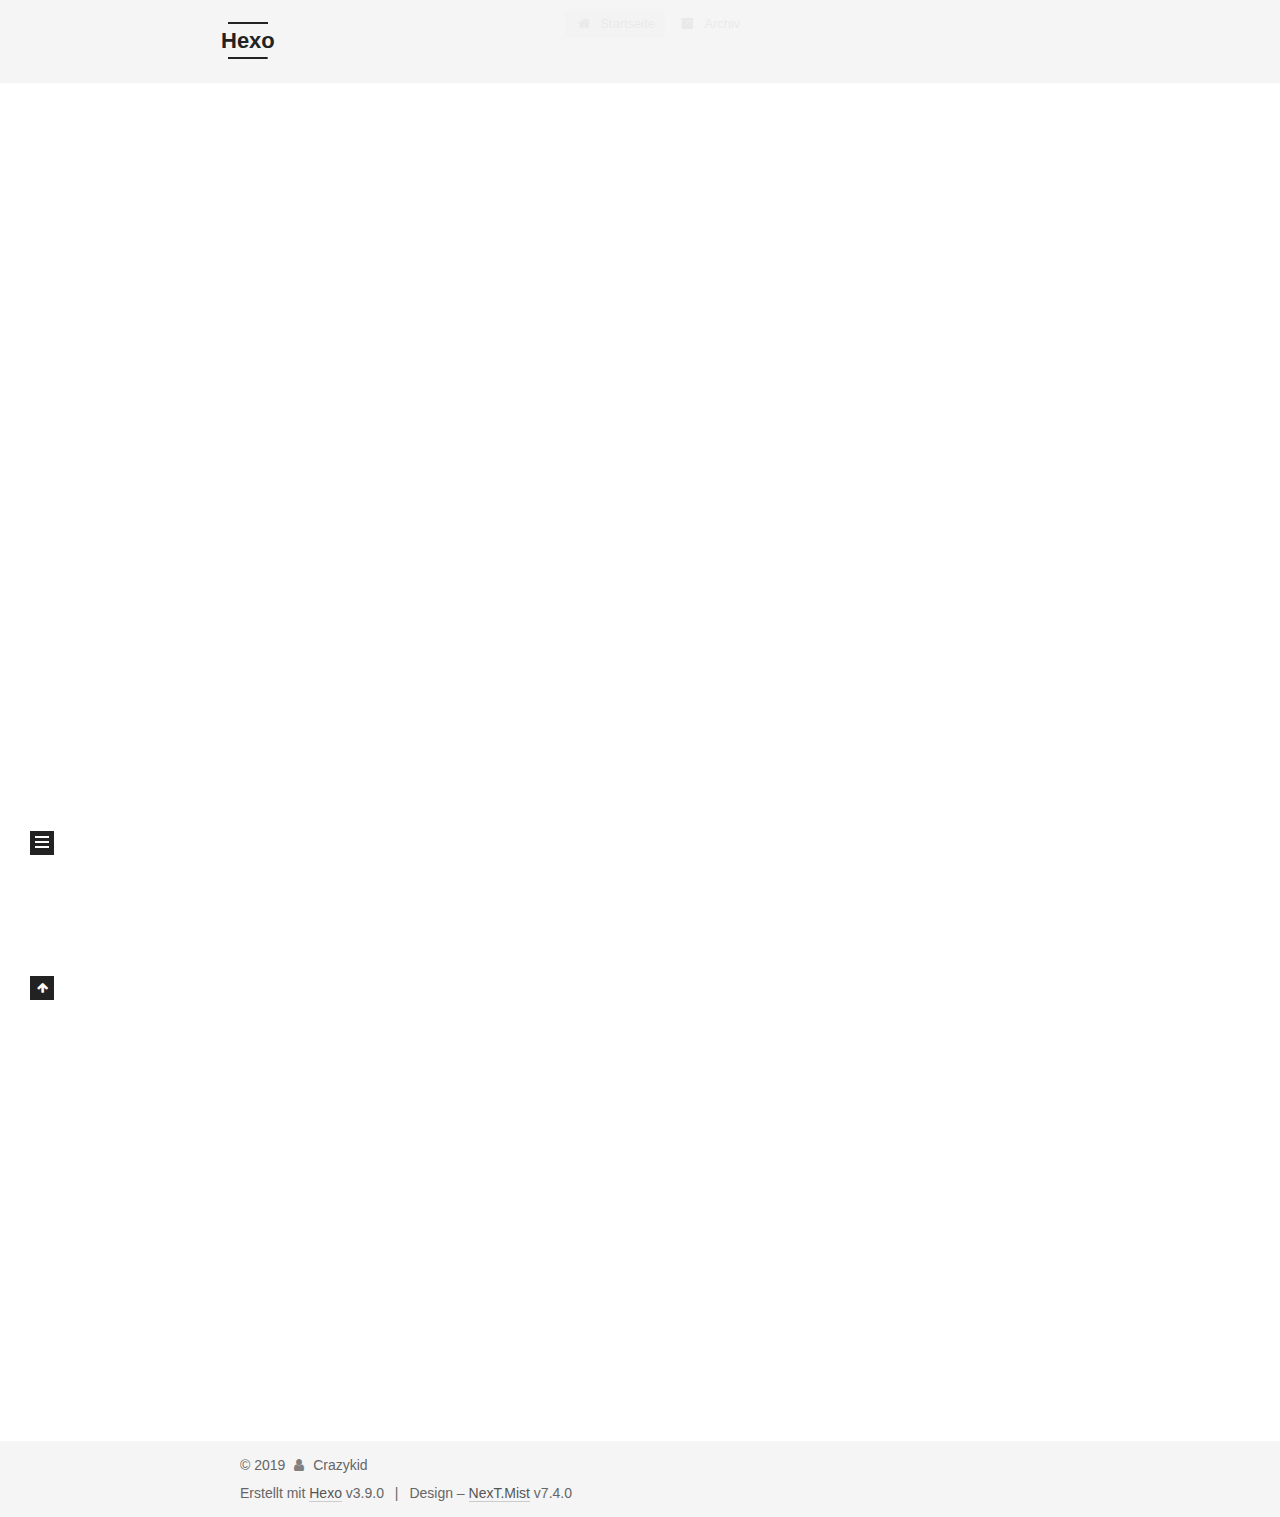
==== commit 29fb9043: "Site updated: 2019-10-05 22:50:53" ====
--- a/index.html
+++ b/index.html
@@ -4,7 +4,7 @@
 
 
 
-<html lang="en">
+<html lang="zh-Hans">
 <head>
   <meta charset="UTF-8">
 <meta name="viewport" content="width=device-width, initial-scale=1, maximum-scale=2">
@@ -47,9 +47,9 @@
     path: '',
     motion: {"enable":true,"async":false,"transition":{"post_block":"fadeIn","post_header":"slideDownIn","post_body":"slideDownIn","coll_header":"slideLeftIn","sidebar":"slideUpIn"}},
     translation: {
-      copy_button: 'Copy',
-      copy_success: 'Copied',
-      copy_failure: 'Copy failed'
+      copy_button: 'Kopieren',
+      copy_success: 'Kopiert',
+      copy_failure: 'Kopieren fehlgeschlagen'
     },
     sidebarPadding: 40
   };
@@ -59,7 +59,7 @@
 <meta property="og:title" content="Hexo">
 <meta property="og:url" content="https://Crazykid-code.github.io/index.html">
 <meta property="og:site_name" content="Hexo">
-<meta property="og:locale" content="en">
+<meta property="og:locale" content="zh-Hans">
 <meta name="twitter:card" content="summary">
 <meta name="twitter:title" content="Hexo">
   <link rel="canonical" href="https://Crazykid-code.github.io/">
@@ -112,7 +112,7 @@
 
 </head>
 
-<body itemscope itemtype="http://schema.org/WebPage" lang="en">
+<body itemscope itemtype="http://schema.org/WebPage" lang="zh-Hans">
   <div class="container use-motion">
     <div class="headband"></div>
 
@@ -130,7 +130,7 @@
   </div>
 
   <div class="site-nav-toggle">
-    <button aria-label="Toggle navigation bar">
+    <button aria-label="Navigationsleiste an/ausschalten">
       <span class="btn-bar"></span>
       <span class="btn-bar"></span>
       <span class="btn-bar"></span>
@@ -150,7 +150,7 @@
       
     
 
-    <a href="/" rel="section"><i class="fa fa-fw fa-home"></i>Home</a>
+    <a href="/" rel="section"><i class="fa fa-fw fa-home"></i>Startseite</a>
 
   </li>
       
@@ -161,7 +161,7 @@
       
     
 
-    <a href="/archives/" rel="section"><i class="fa fa-fw fa-archive"></i>Archives</a>
+    <a href="/archives/" rel="section"><i class="fa fa-fw fa-archive"></i>Archiv</a>
 
   </li>
   </ul>
@@ -213,13 +213,13 @@
               <span class="post-meta-item-icon">
                 <i class="fa fa-calendar-o"></i>
               </span>
-              <span class="post-meta-item-text">Posted on</span>
+              <span class="post-meta-item-text">Veröffentlicht am</span>
 
               
                 
               
 
-              <time title="Created: 2019-10-04 23:18:49" itemprop="dateCreated datePublished" datetime="2019-10-04T23:18:49+08:00">2019-10-04</time>
+              <time title="Erstellt: 2019-10-04 23:18:49" itemprop="dateCreated datePublished" datetime="2019-10-04T23:18:49+08:00">2019-10-04</time>
             </span>
           
 
@@ -281,13 +281,13 @@
               <span class="post-meta-item-icon">
                 <i class="fa fa-calendar-o"></i>
               </span>
-              <span class="post-meta-item-text">Posted on</span>
+              <span class="post-meta-item-text">Veröffentlicht am</span>
 
               
                 
               
 
-              <time title="Created: 2019-10-04 22:59:13" itemprop="dateCreated datePublished" datetime="2019-10-04T22:59:13+08:00">2019-10-04</time>
+              <time title="Erstellt: 2019-10-04 22:59:13" itemprop="dateCreated datePublished" datetime="2019-10-04T22:59:13+08:00">2019-10-04</time>
             </span>
           
 
@@ -358,10 +358,10 @@
 
       <ul class="sidebar-nav motion-element">
         <li class="sidebar-nav-toc">
-          Table of Contents
+          Inhaltsverzeichnis
         </li>
         <li class="sidebar-nav-overview">
-          Overview
+          Übersicht
         </li>
       </ul>
 
@@ -382,7 +382,7 @@
           <a href="/archives/">
         
           <span class="site-state-item-count">2</span>
-          <span class="site-state-item-name">posts</span>
+          <span class="site-state-item-name">Artikel</span>
         </a>
       </div>
     
@@ -409,9 +409,9 @@
   </span>
   <span class="author" itemprop="copyrightHolder">Crazykid</span>
 </div>
-  <div class="powered-by">Powered by <a href="https://hexo.io" class="theme-link" rel="noopener" target="_blank">Hexo</a> v3.9.0</div>
+  <div class="powered-by">Erstellt mit  <a href="https://hexo.io" class="theme-link" rel="noopener" target="_blank">Hexo</a> v3.9.0</div>
   <span class="post-meta-divider">|</span>
-  <div class="theme-info">Theme – <a href="https://theme-next.org" class="theme-link" rel="noopener" target="_blank">NexT.Mist</a> v7.4.0</div>
+  <div class="theme-info">Design – <a href="https://theme-next.org" class="theme-link" rel="noopener" target="_blank">NexT.Mist</a> v7.4.0</div>
 
         
 
--- a/css/main.css
+++ b/css/main.css
@@ -1101,7 +1101,7 @@
 }
 .links-of-author a::before,
 .links-of-author span.exturl::before {
-  background: #ff7aff;
+  background: #ffd79a;
   border-radius: 50%;
   content: ' ';
   display: inline-block;
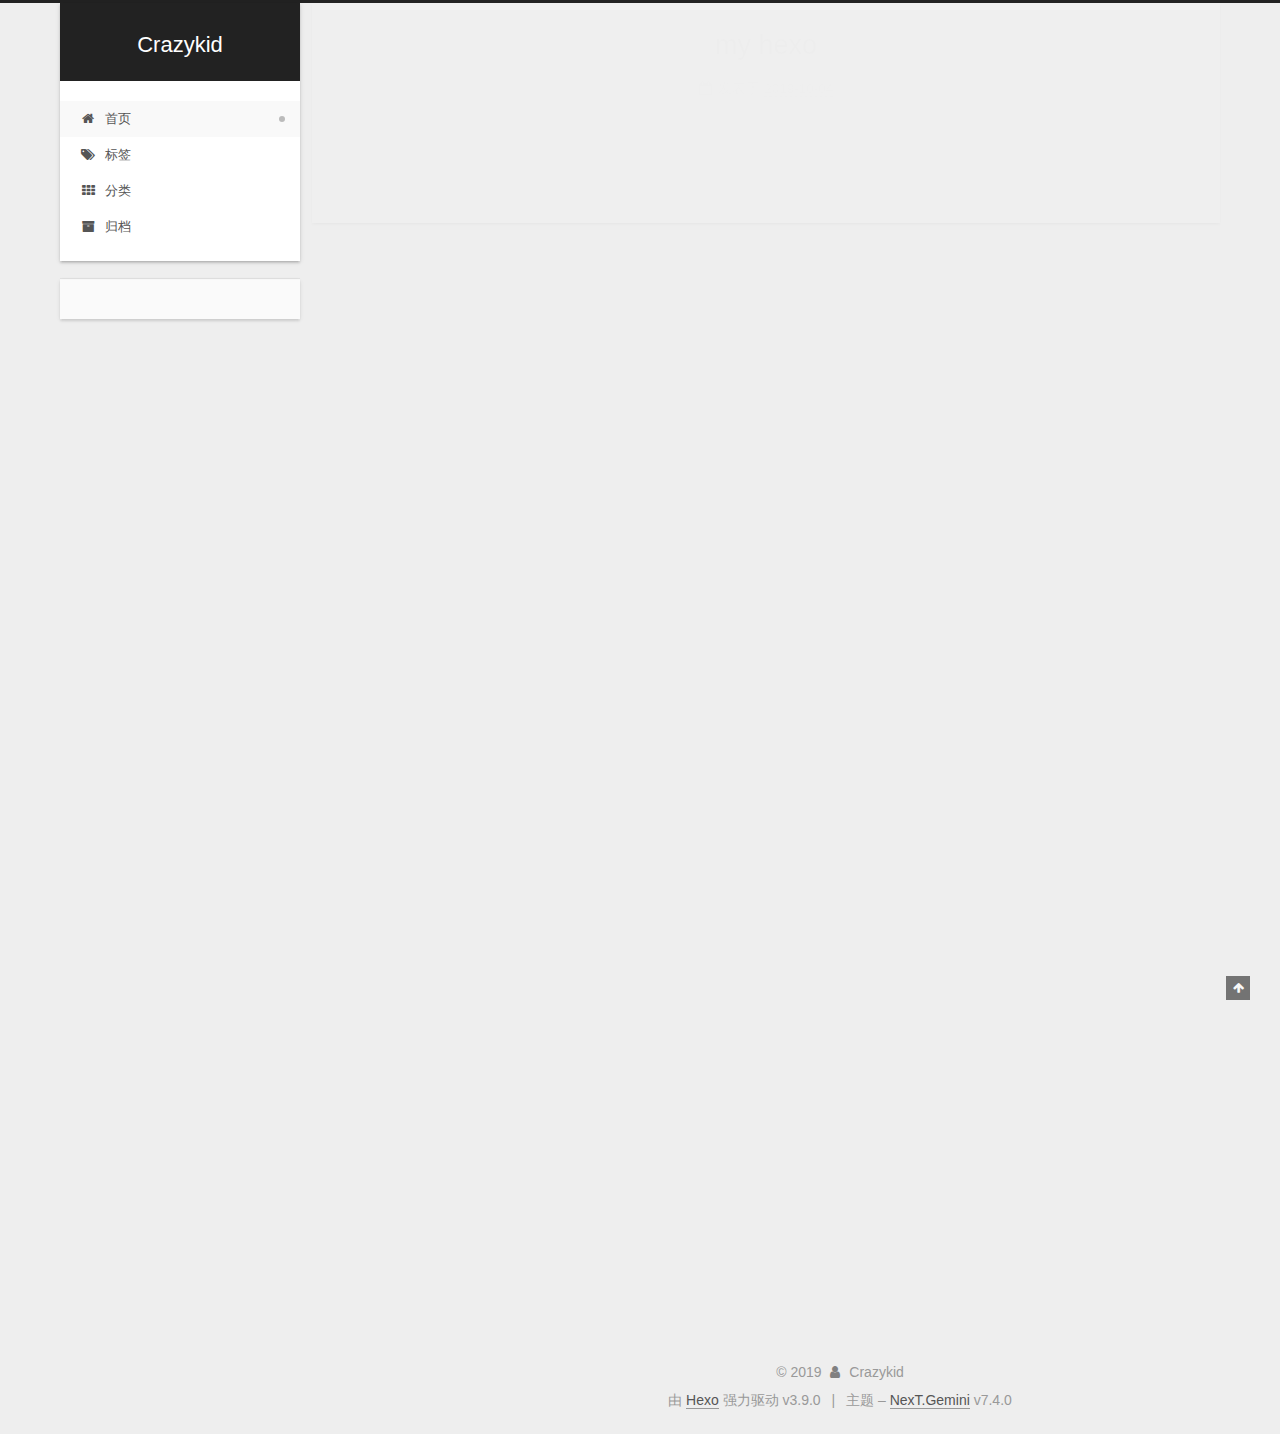
==== commit 6c9354f0: "Site updated: 2019-10-05 23:55:36" ====
--- a/index.html
+++ b/index.html
@@ -25,7 +25,7 @@
   var NexT = window.NexT || {};
   var CONFIG = {
     root: '/',
-    scheme: 'Mist',
+    scheme: 'Gemini',
     version: '7.4.0',
     exturl: false,
     sidebar: {"position":"left","display":"post","offset":12,"onmobile":false},
@@ -47,21 +47,21 @@
     path: '',
     motion: {"enable":true,"async":false,"transition":{"post_block":"fadeIn","post_header":"slideDownIn","post_body":"slideDownIn","coll_header":"slideLeftIn","sidebar":"slideUpIn"}},
     translation: {
-      copy_button: 'Kopieren',
-      copy_success: 'Kopiert',
-      copy_failure: 'Kopieren fehlgeschlagen'
+      copy_button: '复制',
+      copy_success: '复制成功',
+      copy_failure: '复制失败'
     },
     sidebarPadding: 40
   };
 </script>
 
   <meta property="og:type" content="website">
-<meta property="og:title" content="Hexo">
+<meta property="og:title" content="Crazykid">
 <meta property="og:url" content="https://Crazykid-code.github.io/index.html">
-<meta property="og:site_name" content="Hexo">
+<meta property="og:site_name" content="Crazykid">
 <meta property="og:locale" content="zh-Hans">
 <meta name="twitter:card" content="summary">
-<meta name="twitter:title" content="Hexo">
+<meta name="twitter:title" content="Crazykid">
   <link rel="canonical" href="https://Crazykid-code.github.io/">
 
 
@@ -76,7 +76,7 @@
   };
 </script>
 
-  <title>Hexo</title>
+  <title>Crazykid</title>
   
 
 
@@ -123,14 +123,14 @@
     <div>
       <a href="/" class="brand" rel="start">
         <span class="logo-line-before"><i></i></span>
-        <span class="site-title">Hexo</span>
+        <span class="site-title">Crazykid</span>
         <span class="logo-line-after"><i></i></span>
       </a>
     </div>
   </div>
 
   <div class="site-nav-toggle">
-    <button aria-label="Navigationsleiste an/ausschalten">
+    <button aria-label="切换导航栏">
       <span class="btn-bar"></span>
       <span class="btn-bar"></span>
       <span class="btn-bar"></span>
@@ -150,23 +150,43 @@
       
     
 
-    <a href="/" rel="section"><i class="fa fa-fw fa-home"></i>Startseite</a>
+    <a href="/" rel="section"><i class="fa fa-fw fa-home"></i>首页</a>
 
   </li>
       
       
       
         
+        <li class="menu-item menu-item-tags">
+      
+    
+
+    <a href="/tags/" rel="section"><i class="fa fa-fw fa-tags"></i>标签</a>
+
+  </li>
+      
+      
+      
+        
+        <li class="menu-item menu-item-categories">
+      
+    
+
+    <a href="/categories/" rel="section"><i class="fa fa-fw fa-th"></i>分类</a>
+
+  </li>
+      
+      
+      
+        
         <li class="menu-item menu-item-archives">
       
     
 
-    <a href="/archives/" rel="section"><i class="fa fa-fw fa-archive"></i>Archiv</a>
+    <a href="/archives/" rel="section"><i class="fa fa-fw fa-archive"></i>归档</a>
 
   </li>
   </ul>
-
-    
 
 </nav>
 </div>
@@ -182,6 +202,8 @@
     <main id="main" class="main">
       <div class="main-inner">
         <div class="content-wrap">
+            
+
           <div id="content" class="content">
             
   <div id="posts" class="posts-expand">
@@ -199,7 +221,7 @@
     </span>
 
     <span hidden itemprop="publisher" itemscope itemtype="http://schema.org/Organization">
-      <meta itemprop="name" content="Hexo">
+      <meta itemprop="name" content="Crazykid">
     </span>
       <header class="post-header">
         <h1 class="post-title" itemprop="name headline">
@@ -213,13 +235,13 @@
               <span class="post-meta-item-icon">
                 <i class="fa fa-calendar-o"></i>
               </span>
-              <span class="post-meta-item-text">Veröffentlicht am</span>
+              <span class="post-meta-item-text">发表于</span>
 
               
                 
               
 
-              <time title="Erstellt: 2019-10-04 23:18:49" itemprop="dateCreated datePublished" datetime="2019-10-04T23:18:49+08:00">2019-10-04</time>
+              <time title="创建时间：2019-10-04 23:18:49" itemprop="dateCreated datePublished" datetime="2019-10-04T23:18:49+08:00">2019-10-04</time>
             </span>
           
 
@@ -267,7 +289,7 @@
     </span>
 
     <span hidden itemprop="publisher" itemscope itemtype="http://schema.org/Organization">
-      <meta itemprop="name" content="Hexo">
+      <meta itemprop="name" content="Crazykid">
     </span>
       <header class="post-header">
         <h1 class="post-title" itemprop="name headline">
@@ -281,13 +303,13 @@
               <span class="post-meta-item-icon">
                 <i class="fa fa-calendar-o"></i>
               </span>
-              <span class="post-meta-item-text">Veröffentlicht am</span>
+              <span class="post-meta-item-text">发表于</span>
 
               
                 
               
 
-              <time title="Erstellt: 2019-10-04 22:59:13" itemprop="dateCreated datePublished" datetime="2019-10-04T22:59:13+08:00">2019-10-04</time>
+              <time title="创建时间：2019-10-04 22:59:13" itemprop="dateCreated datePublished" datetime="2019-10-04T22:59:13+08:00">2019-10-04</time>
             </span>
           
 
@@ -358,10 +380,10 @@
 
       <ul class="sidebar-nav motion-element">
         <li class="sidebar-nav-toc">
-          Inhaltsverzeichnis
+          文章目录
         </li>
         <li class="sidebar-nav-overview">
-          Übersicht
+          站点概览
         </li>
       </ul>
 
@@ -382,7 +404,7 @@
           <a href="/archives/">
         
           <span class="site-state-item-count">2</span>
-          <span class="site-state-item-name">Artikel</span>
+          <span class="site-state-item-name">日志</span>
         </a>
       </div>
     
@@ -409,9 +431,9 @@
   </span>
   <span class="author" itemprop="copyrightHolder">Crazykid</span>
 </div>
-  <div class="powered-by">Erstellt mit  <a href="https://hexo.io" class="theme-link" rel="noopener" target="_blank">Hexo</a> v3.9.0</div>
+  <div class="powered-by">由 <a href="https://hexo.io" class="theme-link" rel="noopener" target="_blank">Hexo</a> 强力驱动 v3.9.0</div>
   <span class="post-meta-divider">|</span>
-  <div class="theme-info">Design – <a href="https://theme-next.org" class="theme-link" rel="noopener" target="_blank">NexT.Mist</a> v7.4.0</div>
+  <div class="theme-info">主题 – <a href="https://theme-next.org" class="theme-link" rel="noopener" target="_blank">NexT.Gemini</a> v7.4.0</div>
 
         
 
@@ -436,7 +458,7 @@
   <script src="/lib/velocity/velocity.min.js?v=1.2.1"></script>
   <script src="/lib/velocity/velocity.ui.min.js?v=1.2.1"></script>
 <script src="/js/utils.js?v=7.4.0"></script><script src="/js/motion.js?v=7.4.0"></script>
-<script src="/js/schemes/muse.js?v=7.4.0"></script>
+<script src="/js/schemes/pisces.js?v=7.4.0"></script>
 
 <script src="/js/next-boot.js?v=7.4.0"></script>
 
--- a/css/main.css
+++ b/css/main.css
@@ -155,7 +155,7 @@
   height: 100%;
 }
 body {
-  background: #fff;
+  background: #eee;
   color: #555;
   font-family: 'Lato', "PingFang SC", "Microsoft YaHei", sans-serif;
   font-size: 1em;
@@ -295,9 +295,9 @@
   border-bottom-width: 1px;
 }
 .btn {
-  background: transparent;
-  border: 2px solid #222;
-  border-radius: 0;
+  background: #fff;
+  border: 2px solid #555;
+  border-radius: 2px;
   color: #555;
   display: inline-block;
   font-size: 0.875em;
@@ -310,9 +310,9 @@
   transition-property: background-color;
 }
 .btn:hover {
-  background: #fff;
+  background: #222;
   border-color: #222;
-  color: #222;
+  color: #fff;
 }
 .btn + .btn {
   margin: 0 0 8px 8px;
@@ -840,9 +840,9 @@
   margin: 0.1em 0.2em;
 }
 .comment-button-group .comment-button.active {
-  background: #fff;
+  background: #222;
   border-color: #222;
-  color: #222;
+  color: #fff;
 }
 .comment-position {
   display: none;
@@ -867,16 +867,16 @@
 }
 .main-inner {
   margin: 0 auto;
-  width: 700px;
+  width: calc(100% - 20px);
 }
 @media (min-width: 1200px) {
   .container .main-inner {
-    width: 800px;
+    width: 1160px;
   }
 }
 @media (min-width: 1600px) {
   .container .main-inner {
-    width: 900px;
+    width: 73%;
   }
 }
 .header {
@@ -886,16 +886,16 @@
   margin: 0 auto;
   padding: 100px 0 70px;
   position: relative;
-  width: 700px;
+  width: calc(100% - 20px);
 }
 @media (min-width: 1200px) {
   .container .header-inner {
-    width: 800px;
+    width: 1160px;
   }
 }
 @media (min-width: 1600px) {
   .container .header-inner {
-    width: 900px;
+    width: 73%;
   }
 }
 .headband {
@@ -904,7 +904,7 @@
 }
 .site-meta {
   margin: 0;
-  text-align: left;
+  text-align: center;
 }
 @media (max-width: 767px) {
   .site-meta {
@@ -914,14 +914,14 @@
 .brand {
   background: #222;
   border-bottom: none;
-  color: #222;
+  color: #fff;
   display: inline-block;
   line-height: 1.375em;
   padding: 0 40px;
   position: relative;
 }
 .brand:hover {
-  color: #222;
+  color: #fff;
 }
 .logo {
   display: inline-block;
@@ -938,7 +938,7 @@
   vertical-align: top;
 }
 .site-subtitle {
-  color: #999;
+  color: #ddd;
   font-size: 0.8125em;
   margin-top: 10px;
 }
@@ -1068,23 +1068,23 @@
   display: inline-block;
 }
 .site-author-image {
-  border: 2px solid #333;
+  border: 1px solid #eee;
   display: block;
   height: auto;
   margin: 0 auto;
-  max-width: 96px;
+  max-width: 120px;
   padding: 2px;
 }
 .site-author-name {
-  color: #f5f5f5;
-  font-weight: normal;
-  margin: 5px 0 0;
+  color: #222;
+  font-weight: 600;
+  margin: 0;
   text-align: center;
 }
 .site-description {
   color: #999;
-  font-size: 1em;
-  margin-top: 5px;
+  font-size: 0.8125em;
+  margin-top: 0;
   text-align: center;
 }
 .links-of-author {
@@ -1101,7 +1101,7 @@
 }
 .links-of-author a::before,
 .links-of-author span.exturl::before {
-  background: #ffd79a;
+  background: #2d288f;
   border-radius: 50%;
   content: ' ';
   display: inline-block;
@@ -1198,14 +1198,14 @@
   margin-left: 10px;
 }
 .sidebar-nav li:hover {
-  color: #f5f5f5;
+  color: #fc6423;
 }
 .sidebar-nav .sidebar-nav-active {
-  border-bottom-color: #87daff;
-  color: #87daff;
+  border-bottom-color: #fc6423;
+  color: #fc6423;
 }
 .sidebar-nav .sidebar-nav-active:hover {
-  color: #87daff;
+  color: #fc6423;
 }
 .sidebar-panel {
   display: none;
@@ -1246,7 +1246,7 @@
   margin-top: 0;
 }
 .sidebar-toggle:hover .sidebar-toggle-line {
-  background: #87daff;
+  background: #fc6423;
 }
 .post-toc-wrap {
   overflow-x: hidden;
@@ -1268,13 +1268,13 @@
   transition-delay: 0s;
   transition-duration: 0.2s;
   transition-timing-function: ease-in-out;
-  border-bottom-color: #555;
-  color: #999;
+  border-bottom-color: #ccc;
+  color: #666;
   transition-property: all;
 }
 .post-toc ol a:hover {
-  border-bottom-color: #ccc;
-  color: #ccc;
+  border-bottom-color: #000;
+  color: #000;
 }
 .post-toc .nav-item {
   line-height: 1.8;
@@ -1295,14 +1295,14 @@
   display: block;
 }
 .post-toc .nav .active > a {
-  border-bottom-color: #87daff;
-  color: #87daff;
+  border-bottom-color: #fc6423;
+  color: #fc6423;
 }
 .post-toc .nav .active-current > a {
-  color: #87daff;
+  color: #fc6423;
 }
 .post-toc .nav .active-current > a:hover {
-  color: #87daff;
+  color: #fc6423;
 }
 .site-state {
   display: flex;
@@ -1314,7 +1314,7 @@
   white-space: nowrap;
 }
 .site-state-item {
-  border-left: 1px solid #333;
+  border-left: 1px solid #eee;
   padding: 0 15px;
 }
 .site-state-item:first-child {
@@ -1326,13 +1326,13 @@
 .site-state-item-count {
   color: inherit;
   display: block;
-  font-size: 1.25em;
+  font-size: 1em;
   font-weight: 600;
   text-align: center;
 }
 .site-state-item-name {
-  color: inherit;
-  font-size: 0.875em;
+  color: #999;
+  font-size: 0.8125em;
 }
 .footer {
   color: #999;
@@ -1351,16 +1351,16 @@
 .footer-inner {
   margin: 0 auto;
   text-align: center;
-  width: 700px;
+  width: calc(100% - 20px);
 }
 @media (min-width: 1200px) {
   .container .footer-inner {
-    width: 800px;
+    width: 1160px;
   }
 }
 @media (min-width: 1600px) {
   .container .footer-inner {
-    width: 900px;
+    width: 73%;
   }
 }
 .with-love {
@@ -1436,7 +1436,7 @@
   cursor: pointer;
   font-size: 12px;
   left: 30px;
-  opacity: 1;
+  opacity: 0.6;
   padding: 0 6px;
   position: fixed;
   text-align: center;
@@ -1451,10 +1451,10 @@
   display: none;
 }
 .back-to-top:hover {
-  color: #87daff;
+  color: #fc6423;
 }
 .back-to-top.back-to-top-on {
-  bottom: 19px;
+  bottom: 30px;
 }
 @media (max-width: 991px) {
   .back-to-top {
@@ -2115,292 +2115,486 @@
 .tag-cloud a:hover {
   color: #222 !important;
 }
-a {
-  border-bottom-color: #ccc;
-}
-hr {
-  height: 2px;
-  margin: 20px 0;
-}
 .header {
-  background: #f5f5f5;
+  margin: 0 auto;
+  position: relative;
+  width: calc(100% - 20px);
+}
+@media (min-width: 1200px) {
+  .header {
+    width: 1160px;
+  }
+}
+@media (min-width: 1600px) {
+  .header {
+    width: 73%;
+  }
+}
+@media (max-width: 991px) {
+  .header {
+    width: auto;
+  }
 }
 .header-inner {
-  align-items: center;
-  display: flex;
-  justify-content: center;
-  padding: 20px 0;
-}
-.header-inner::before,
-.header-inner::after {
+  background: #fff;
+  border-radius: initial;
+  box-shadow: 0 2px 2px 0 rgba(0,0,0,0.12), 0 3px 1px -2px rgba(0,0,0,0.06), 0 1px 5px 0 rgba(0,0,0,0.12);
+  overflow: hidden;
+  padding: 0;
+  position: absolute;
+  top: 0;
+  width: 240px;
+}
+@media (min-width: 1200px) {
+  .container .header-inner {
+    width: 240px;
+  }
+}
+@media (max-width: 991px) {
+  .header-inner {
+    border-radius: initial;
+    position: relative;
+    width: auto;
+  }
+}
+.main::before,
+.main::after {
   content: ' ';
   display: table;
 }
-.header-inner::after {
+.main::after {
   clear: both;
 }
+@media (max-width: 991px) {
+  .container .main-inner {
+    width: auto;
+  }
+}
+.content-wrap {
+  background: #fff;
+  border-radius: initial;
+  box-shadow: 0 2px 2px 0 rgba(0,0,0,0.12), 0 3px 1px -2px rgba(0,0,0,0.06), 0 1px 5px 0 rgba(0,0,0,0.12);
+  box-sizing: border-box;
+  float: right;
+  min-height: 700px;
+  padding: 40px;
+  width: calc(100% - 252px);
+}
+@media (min-width: 768px) and (max-width: 991px) {
+  .content-wrap {
+    border-radius: initial;
+    padding: 20px;
+    width: 100%;
+  }
+}
 @media (max-width: 767px) {
-  .header-inner {
+  .content-wrap {
+    border-radius: initial;
+    min-height: auto;
+    padding: 20px;
+    width: 100%;
+  }
+}
+.sidebar {
+  background: #eee;
+  box-shadow: none;
+  float: left;
+  position: static;
+  width: 240px;
+}
+@media (max-width: 991px) {
+  .sidebar {
+    display: none;
+  }
+}
+.sidebar-toggle {
+  display: none;
+}
+.footer-inner {
+  padding-left: 260px;
+}
+.back-to-top {
+  left: auto;
+  right: 30px;
+}
+@media (max-width: 991px) {
+  .back-to-top {
+    right: 20px;
+  }
+}
+@media (max-width: 991px) {
+  .footer-inner {
+    padding-left: 0;
+    padding-right: 0;
+    width: auto;
+  }
+}
+.site-brand-container {
+  position: relative;
+}
+.site-meta {
+  background: #222;
+  color: #fff;
+  padding: 20px 0;
+}
+@media (max-width: 991px) {
+  .site-meta {
+    box-shadow: 0 0 16px rgba(0,0,0,0.5);
+  }
+}
+.brand {
+  background: none;
+  padding: 0;
+}
+.brand:hover {
+  color: #fff;
+}
+.site-subtitle {
+  font-weight: initial;
+  margin: 10px 10px 0;
+}
+.custom-logo-image {
+  margin-top: 20px;
+}
+@media (max-width: 991px) {
+  .custom-logo-image {
+    display: none;
+  }
+}
+.site-nav-toggle {
+  left: 20px;
+  top: 50%;
+  transform: translateY(-50%);
+}
+@media (min-width: 768px) and (max-width: 991px) {
+  .site-nav-toggle {
     display: block;
-    padding: 10px;
-    width: auto;
-  }
-}
-.site-meta {
-  float: left;
-  line-height: normal;
-  margin-left: -20px;
-}
-@media (max-width: 767px) {
-  .site-meta {
-    margin-left: 10px;
-  }
-}
-.site-meta .brand {
-  background: none;
-  padding: 2px 1px;
-}
-@media (max-width: 767px) {
-  .site-meta .brand {
-    display: block;
-  }
-}
-.site-meta .logo {
-  display: none;
-}
-.site-meta .site-title {
-  font-weight: bolder;
-}
-.logo-line-before,
-.logo-line-after {
-  display: block;
-  margin: 0 auto;
-  overflow: hidden;
-  width: 75%;
-}
-@media (max-width: 767px) {
-  .logo-line-before,
-  .logo-line-after {
+  }
+}
+.site-nav {
+  border-top: none;
+}
+@media (min-width: 768px) and (max-width: 991px) {
+  .site-nav {
     display: none;
-  }
-}
-.logo-line-before i,
-.logo-line-after i {
-  background: #222;
-  display: block;
-  height: 2px;
-  position: relative;
-}
-@media (max-width: 767px) {
-  .logo-line-before i,
-  .logo-line-after i {
-    height: 3px;
-  }
-}
-.use-motion .logo-line-before i {
-  left: -100%;
-}
-.use-motion .logo-line-after i {
-  right: -100%;
-}
-.site-subtitle {
-  display: none;
-}
-.site-brand-container {
-  flex-shrink: 0;
-}
-.site-nav-toggle {
-  float: right;
-  position: static;
-  top: 10px;
-}
-.site-nav {
-  flex-grow: 1;
-}
-@media (max-width: 767px) {
-  .site-nav {
-    transform: translateY(10px);
   }
 }
 .menu-item-active a,
 .menu .menu-item a:hover,
 .menu .menu-item span.exturl:hover {
-  background: #e1e1e1;
-}
-.menu {
+  background: #f9f9f9;
+  border-bottom-color: #fff;
+}
+.menu-item-active a::after,
+.menu .menu-item a:hover::after,
+.menu .menu-item span.exturl:hover::after {
+  background-color: #bbb;
+  border-radius: 50%;
+  content: ' ';
+  height: 6px;
+  margin-top: -3px;
+  position: absolute;
+  right: 15px;
+  top: 50%;
+  width: 6px;
+}
+.menu .menu-item {
+  display: block;
   margin: 0;
 }
-@media (max-width: 767px) {
-  .menu {
-    margin: 10px 0;
-    padding: 0;
-  }
-}
-.menu .menu-item {
-  margin: 0;
-}
-@media (max-width: 767px) {
-  .menu .menu-item {
-    display: block;
-    margin-top: 5px;
-  }
+.menu .menu-item a,
+.menu .menu-item span.exturl {
+  padding: 5px 20px;
+  position: relative;
+  text-align: left;
+  transition-property: background-color;
+  transition-delay: 0s;
+  transition-duration: 0.2s;
+  transition-timing-function: ease-in-out;
 }
 .menu .menu-item .badge {
-  background-color: #fff;
+  background-color: #ccc;
   border-radius: 10px;
-  color: #555;
+  color: #fff;
   display: inline-block;
+  float: right;
   font-weight: 700;
   line-height: 1;
-  margin-left: 5px;
-  padding: 1px 4px;
+  margin: 0.35em 0 0 0;
+  padding: 2px 5px;
   text-align: center;
   text-shadow: 1px 1px 0 rgba(0,0,0,0.1);
+  vertical-align: middle;
   white-space: nowrap;
 }
-@media (max-width: 767px) {
-  .menu .menu-item .badge {
-    float: right;
-    margin: 0.35em 0 0 0;
-  }
-}
-.menu .menu-item a,
-.menu .menu-item span.exturl {
-  border-radius: 2px;
+.btn-bar {
+  background-color: #fff;
+}
+.sub-menu {
+  background: #fff;
+  border-bottom: 1px solid #ddd;
+  margin: 0;
+  padding: 6px 0;
+}
+.sub-menu .menu-item {
+  display: inline-block;
+}
+.sub-menu .menu-item a,
+.sub-menu .menu-item span.exturl {
+  margin: 5px 10px;
+  padding: initial;
+}
+.sub-menu .menu-item a:hover,
+.sub-menu .menu-item span.exturl:hover {
+  background: initial;
+  color: #fc6423;
+}
+.sub-menu .menu-item-active a {
+  background: #fff;
+  border-bottom-color: #fc6423;
+  color: #fc6423;
+}
+.sub-menu .menu-item-active a:hover {
+  background: #fff;
+  border-bottom-color: #fc6423;
+}
+.sub-menu .menu-item-active a::after {
+  content: initial;
+}
+.sidebar {
+  bottom: auto;
+  right: auto;
+}
+.sidebar a,
+.sidebar span.exturl {
+  color: #555;
+}
+.sidebar a:hover,
+.sidebar span.exturl:hover {
+  border-bottom-color: #222;
+  color: #222;
+}
+.sidebar-inner {
+  background: #fff;
+  border-radius: initial;
+  box-shadow: 0 2px 2px 0 rgba(0,0,0,0.12), 0 3px 1px -2px rgba(0,0,0,0.06), 0 1px 5px 0 rgba(0,0,0,0.12), 0 -1px 0.5px 0 rgba(0,0,0,0.09);
+  box-sizing: border-box;
+  color: #555;
+  width: 240px;
+  opacity: 0;
+}
+.sidebar-inner.affix {
+  position: fixed;
+  top: 12px;
+}
+.sidebar-inner.affix-bottom {
+  position: absolute;
+}
+.site-state-item {
   padding: 0 10px;
-  transition-property: background;
-}
-@media (max-width: 767px) {
-  .menu .menu-item a,
-  .menu .menu-item span.exturl {
-    text-align: left;
-  }
-}
-.menu a::before {
-  display: none;
-}
-@media (max-width: 767px) {
-  .menu a::before {
-    display: block;
-  }
-}
-@media (max-width: 767px) {
-  .menu {
-    float: none;
-  }
-}
-.posts-expand .home .post-title,
-.posts-expand .home .post-meta {
-  text-align: left;
-}
-@media (max-width: 767px) {
-  .posts-expand .home .post-title,
-  .posts-expand .home .post-meta {
-    text-align: center;
-  }
-}
-.posts-expand .home .post-meta {
-  margin: 5px 0 20px 0;
-}
-.posts-expand {
-  padding-top: 0;
-}
-.posts-expand .post-eof {
-  display: none;
-}
-.posts-expand article {
-  margin-top: 120px;
-}
-.posts-expand article:first-child {
-  margin-top: 0;
-}
-.posts-expand .post-title,
-.posts-expand .post-meta {
-  text-align: center;
-}
-.posts-expand .post-title-link::before {
-  background-color: #222;
-}
-.posts-expand .post-body img {
-  margin-left: 0;
-}
-.posts-expand .post-tags {
-  text-align: left;
-}
-.posts-expand .post-tags a {
-  background: #f5f5f5;
-  border-bottom: none;
-  padding: 1px 5px;
-}
-.posts-expand .post-tags a:hover {
-  background: #ccc;
-}
-.posts-expand .post-nav {
-  margin-top: 40px;
-}
-.post-button {
-  margin-top: 20px;
-  text-align: left;
-}
-.post-button .btn {
+}
+.feed-link,
+.chat {
+  border-bottom: 1px dotted #ccc;
+  border-top: 1px dotted #ccc;
+  text-align: center;
+}
+.feed-link a,
+.chat a {
+  border: 0;
+  color: #fc6423;
+  display: block;
+}
+.feed-link a:hover,
+.chat a:hover {
   background: none;
   border: 0;
-  border-bottom: 2px solid #666;
-  font-size: 0.875em;
+  color: #e34603;
+}
+.feed-link a:hover .fa,
+.chat a:hover .fa {
+  color: #e34603;
+}
+.links-of-author {
+  display: flex;
+  flex-wrap: wrap;
+  justify-content: center;
+}
+.links-of-author-item {
+  margin: 5px 0 0;
+  width: 50%;
+}
+.links-of-author-item a,
+.links-of-author-item span.exturl {
+  box-sizing: border-box;
+  display: inline-block;
+  margin-bottom: 0;
+  margin-right: 0;
+  max-width: 216px;
+  overflow: hidden;
+  padding: 0 5px;
+  text-overflow: ellipsis;
+  white-space: nowrap;
+}
+.links-of-author-item a,
+.links-of-author-item span.exturl {
+  border-bottom: none;
+  display: block;
+  text-decoration: none;
+}
+.links-of-author-item a::before,
+.links-of-author-item span.exturl::before {
+  display: none;
+}
+.links-of-author-item a:hover,
+.links-of-author-item span.exturl:hover {
+  background: #eee;
+  border-radius: 4px;
+}
+.links-of-author-item .fa {
+  margin-right: 2px;
+}
+.links-of-blogroll {
+  padding: 3px 0 0;
+  text-align: center;
+}
+.links-of-blogroll-item {
   padding: 0;
-  transition-property: border;
-}
-.post-button .btn:hover {
-  border-bottom-color: #222;
-}
-.sidebar {
-  left: -320px;
-}
-.sidebar.sidebar-active {
-  left: 0;
-}
-.sidebar {
-  transition: all 0.4s;
-  width: 320px;
-}
-.btn {
-  border-radius: 0;
-  border-width: 2px;
-  padding: 0 10px;
-}
-.headband {
+}
+.content-wrap {
+  background: initial;
+  box-shadow: initial;
+  padding: initial;
+}
+.post-block {
+  background: #fff;
+  border-radius: initial;
+  box-shadow: 0 2px 2px 0 rgba(0,0,0,0.12), 0 3px 1px -2px rgba(0,0,0,0.06), 0 1px 5px 0 rgba(0,0,0,0.12);
+  padding: 40px;
+}
+#posts > article + article .post-block {
+  border-radius: initial;
+  box-shadow: 0 2px 2px 0 rgba(0,0,0,0.12), 0 3px 1px -2px rgba(0,0,0,0.06), 0 1px 5px 0 rgba(0,0,0,0.12), 0 -1px 0.5px 0 rgba(0,0,0,0.09);
+  margin-top: 12px;
+}
+.comments {
+  background: #fff;
+  border-radius: initial;
+  box-shadow: 0 2px 2px 0 rgba(0,0,0,0.12), 0 3px 1px -2px rgba(0,0,0,0.06), 0 1px 5px 0 rgba(0,0,0,0.12), 0 -1px 0.5px 0 rgba(0,0,0,0.09);
+  margin: auto;
+  margin-top: 12px;
+  padding: 40px;
+}
+.tabs-comment {
+  margin-top: 1em;
+}
+.posts-expand {
+  padding-top: initial;
+}
+.post-nav-divider {
+  width: 4%;
+}
+.post-nav-item {
+  width: 48%;
+}
+.post-eof {
   display: none;
 }
-.container .main-inner {
-  margin-top: 80px;
+.pagination {
+  background: #fff;
+  border-radius: initial;
+  border-top: initial;
+  box-shadow: 0 2px 2px 0 rgba(0,0,0,0.12), 0 3px 1px -2px rgba(0,0,0,0.06), 0 1px 5px 0 rgba(0,0,0,0.12), 0 -1px 0.5px 0 rgba(0,0,0,0.09);
+  margin: 12px 0 0;
+  padding: 10px 0 10px;
+}
+.pagination .prev,
+.pagination .next,
+.pagination .page-number {
+  margin-bottom: initial;
+  top: initial;
+}
+.main {
+  padding-bottom: initial;
+}
+.footer {
+  bottom: auto;
+}
+.sub-menu {
+  border-bottom: initial;
+  box-shadow: 0 2px 2px 0 rgba(0,0,0,0.12), 0 3px 1px -2px rgba(0,0,0,0.06), 0 1px 5px 0 rgba(0,0,0,0.12);
+}
+.sub-menu + #content > #posts .post-block {
+  box-shadow: 0 2px 2px 0 rgba(0,0,0,0.12), 0 3px 1px -2px rgba(0,0,0,0.06), 0 1px 5px 0 rgba(0,0,0,0.12), 0 -1px 0.5px 0 rgba(0,0,0,0.09);
+  margin-top: 12px;
+}
+@media (min-width: 768px) and (max-width: 991px) {
+  .sub-menu + #content > #posts .post-block {
+    margin-top: 10px;
+  }
 }
 @media (max-width: 767px) {
-  .container .main-inner {
-    width: auto;
-  }
-}
-.pagination {
-  margin: 120px 0 0;
-  text-align: left;
+  .sub-menu + #content > #posts .post-block {
+    margin-top: 8px;
+  }
+}
+.post-body h1,
+.post-body h2 {
+  border-bottom: 1px solid #eee;
+}
+.post-body h3 {
+  border-bottom: 1px dotted #eee;
+}
+@media (min-width: 768px) and (max-width: 991px) {
+  .content-wrap {
+    padding: 10px;
+  }
+  .posts-expand {
+    margin: initial;
+  }
+  .posts-expand .post-button {
+    margin-top: 20px;
+  }
+  .post-block {
+    border-radius: initial;
+    box-shadow: 0 2px 2px 0 rgba(0,0,0,0.12), 0 3px 1px -2px rgba(0,0,0,0.06), 0 1px 5px 0 rgba(0,0,0,0.12), 0 -1px 0.5px 0 rgba(0,0,0,0.09);
+    padding: 20px;
+  }
+  #posts > article + article .post-block {
+    margin-top: 10px;
+  }
+  .comments {
+    margin-top: 10px;
+    padding: 10px 20px;
+  }
+  .pagination {
+    margin: 10px 0 0;
+  }
 }
 @media (max-width: 767px) {
+  .content-wrap {
+    padding: 8px;
+  }
+  .posts-expand {
+    margin: initial;
+  }
+  .posts-expand .post-button {
+    margin: 12px 0;
+  }
+  .post-block {
+    border-radius: initial;
+    box-shadow: 0 2px 2px 0 rgba(0,0,0,0.12), 0 3px 1px -2px rgba(0,0,0,0.06), 0 1px 5px 0 rgba(0,0,0,0.12), 0 -1px 0.5px 0 rgba(0,0,0,0.09);
+    min-height: auto;
+    padding: 12px;
+  }
+  #posts > article + article .post-block {
+    margin-top: 8px;
+  }
+  .comments {
+    margin-top: 8px;
+    padding: 10px 12px;
+  }
   .pagination {
-    margin: 80px 10px 0;
-    text-align: center;
-  }
-}
-.footer {
-  background: #f5f5f5;
-  color: #666;
-  margin-top: 80px;
-  padding: 10px 0;
-}
-.footer-inner {
-  text-align: left;
-}
-@media (max-width: 767px) {
-  .footer-inner {
-    text-align: center;
-    width: auto;
-  }
-}
+    margin: 8px 0 0;
+  }
+}
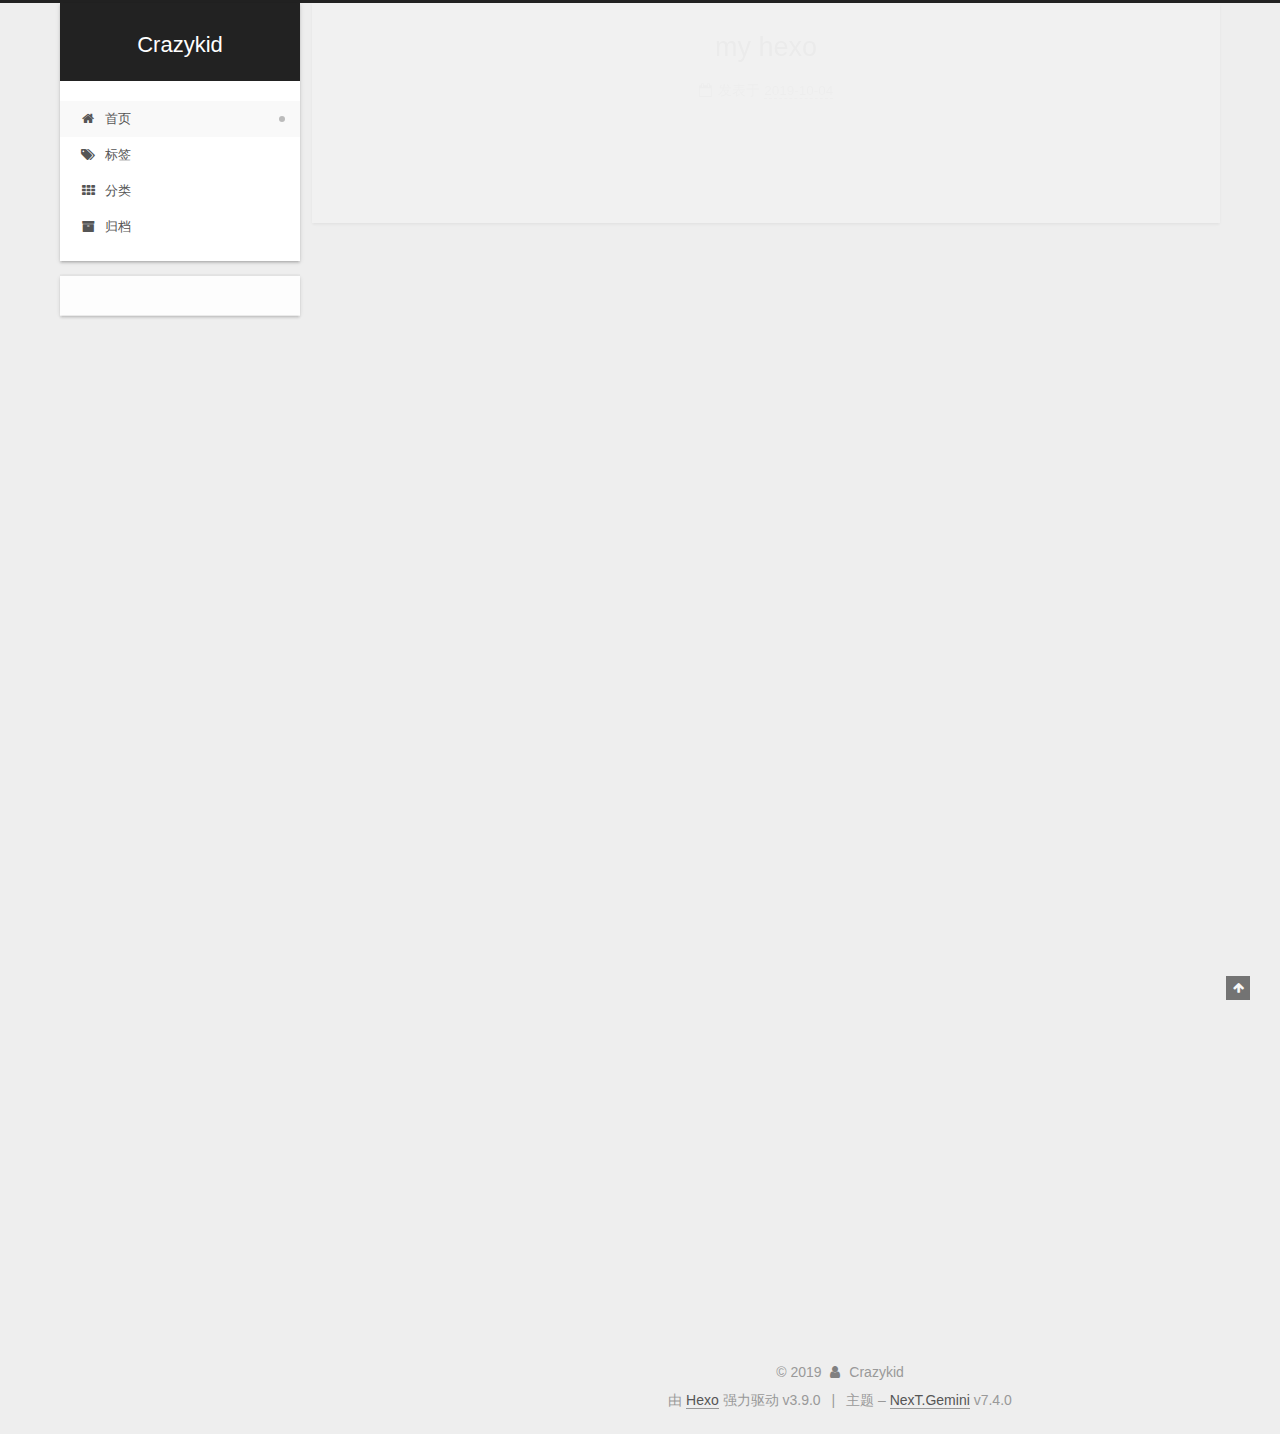
==== commit d3cad559: "Site updated: 2019-10-05 23:57:42" ====
--- a/index.html
+++ b/index.html
@@ -410,6 +410,19 @@
     
   </nav>
 </div>
+  <div class="links-of-author motion-element">
+      <span class="links-of-author-item">
+      
+      
+        
+      
+      
+        
+      
+        <a href="https://github.com/Crazykid-code" title="GitHub &rarr; https://github.com/Crazykid-code" rel="noopener" target="_blank"><i class="fa fa-fw fa-github"></i>GitHub</a>
+      </span>
+    
+  </div>
 
 
 
--- a/css/main.css
+++ b/css/main.css
@@ -1101,7 +1101,7 @@
 }
 .links-of-author a::before,
 .links-of-author span.exturl::before {
-  background: #2d288f;
+  background: #2e5963;
   border-radius: 50%;
   content: ' ';
   display: inline-block;
